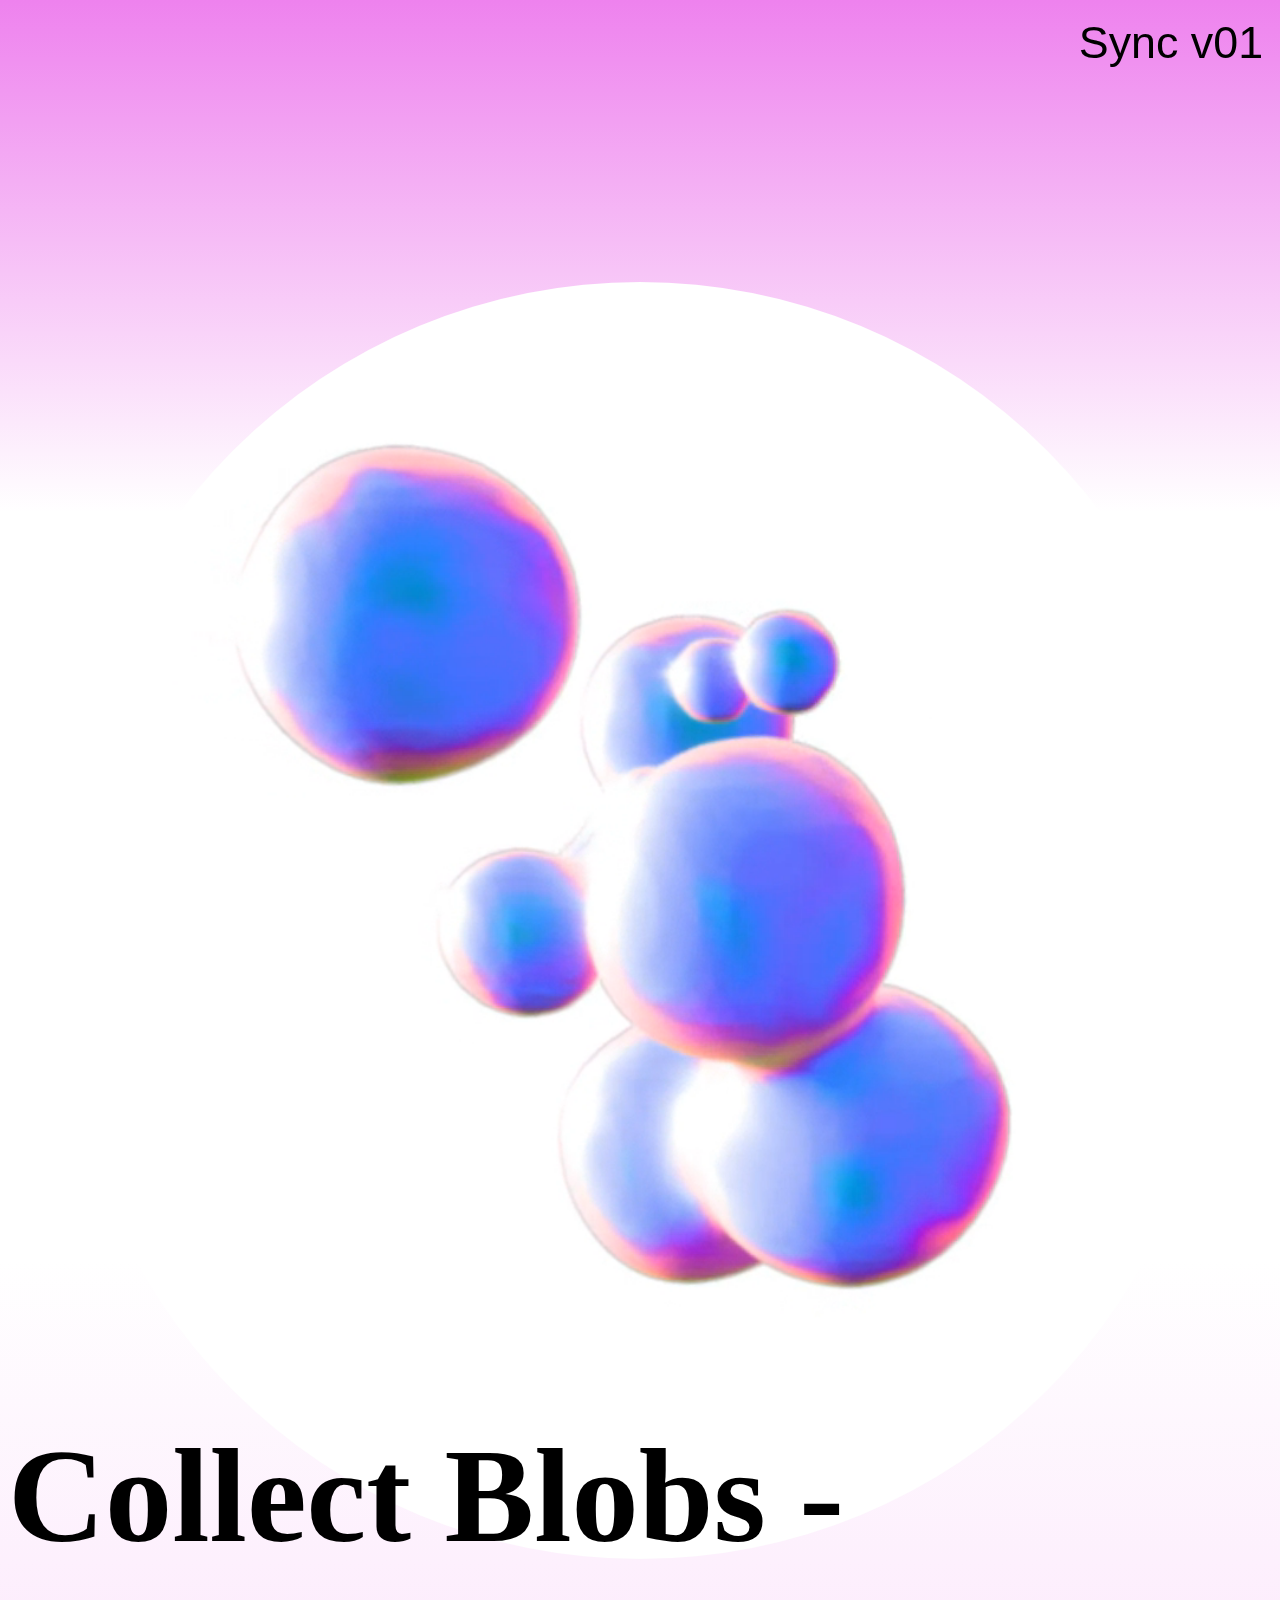
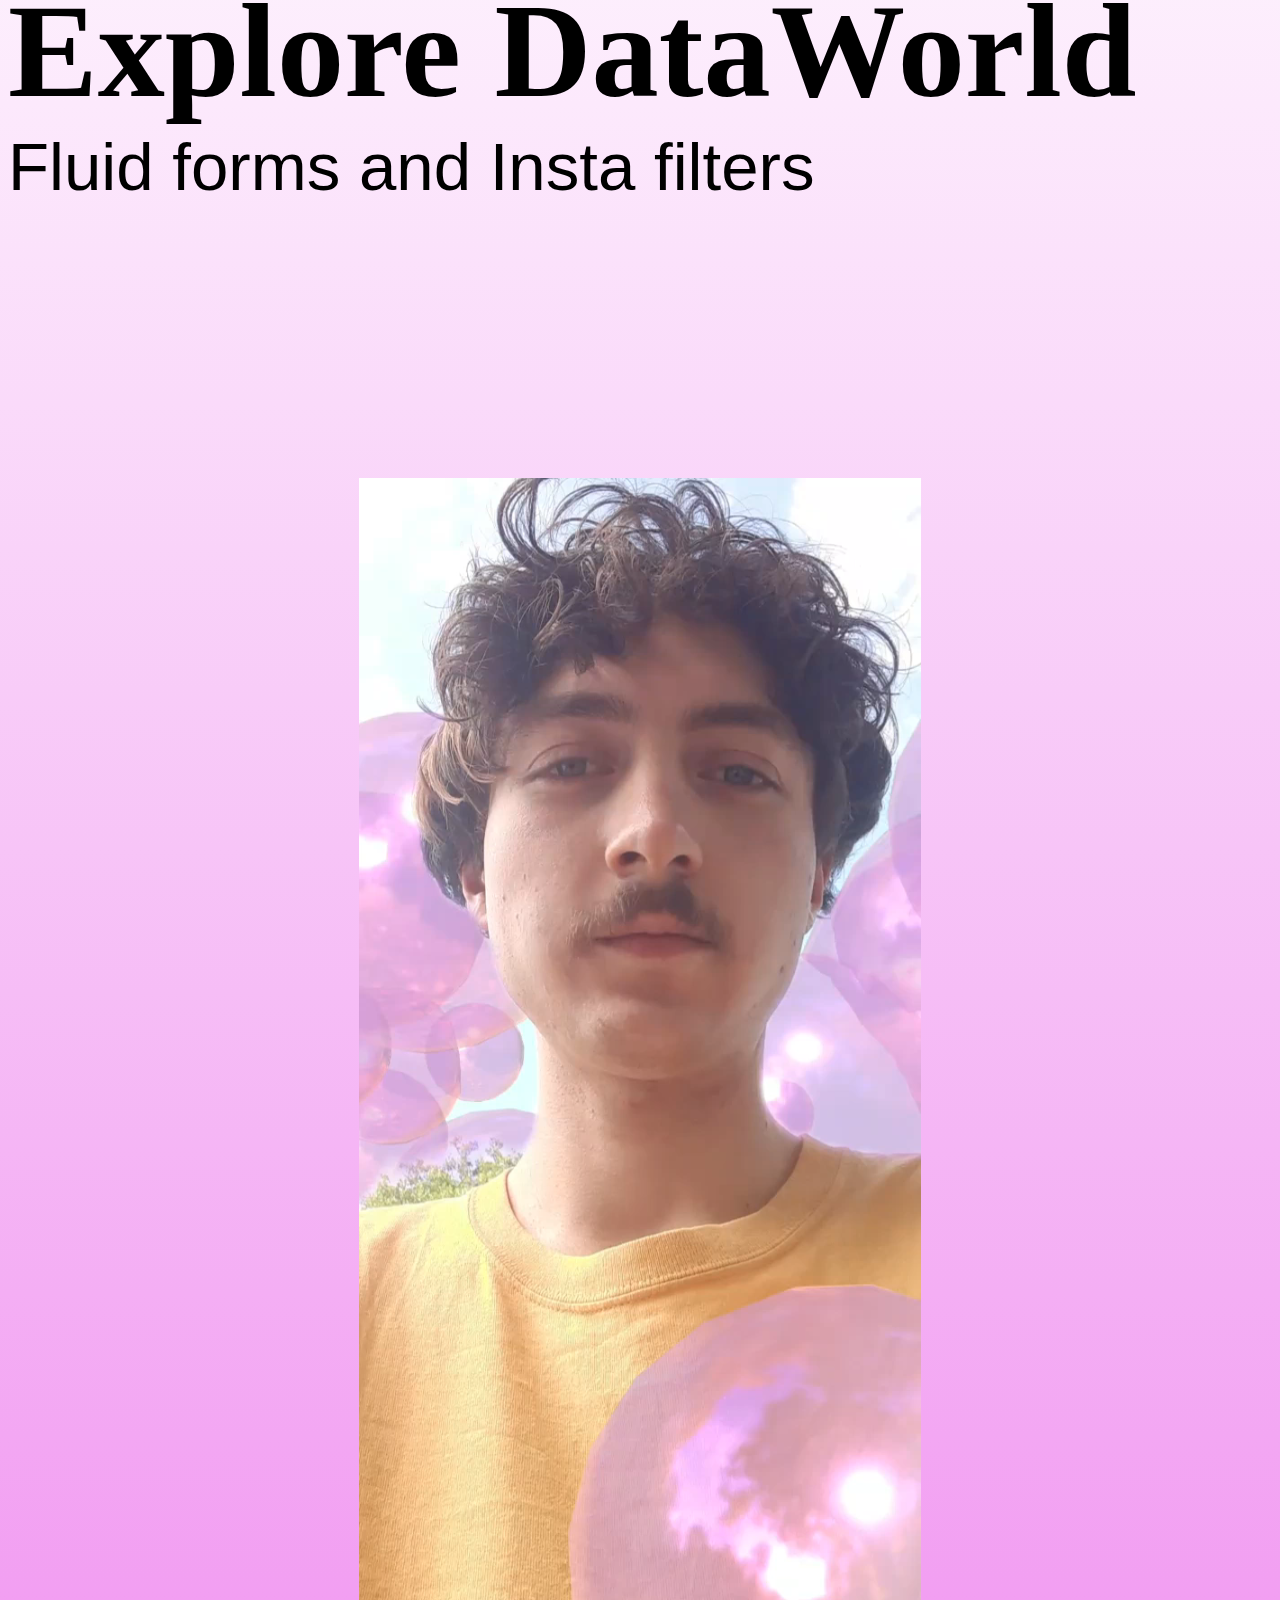
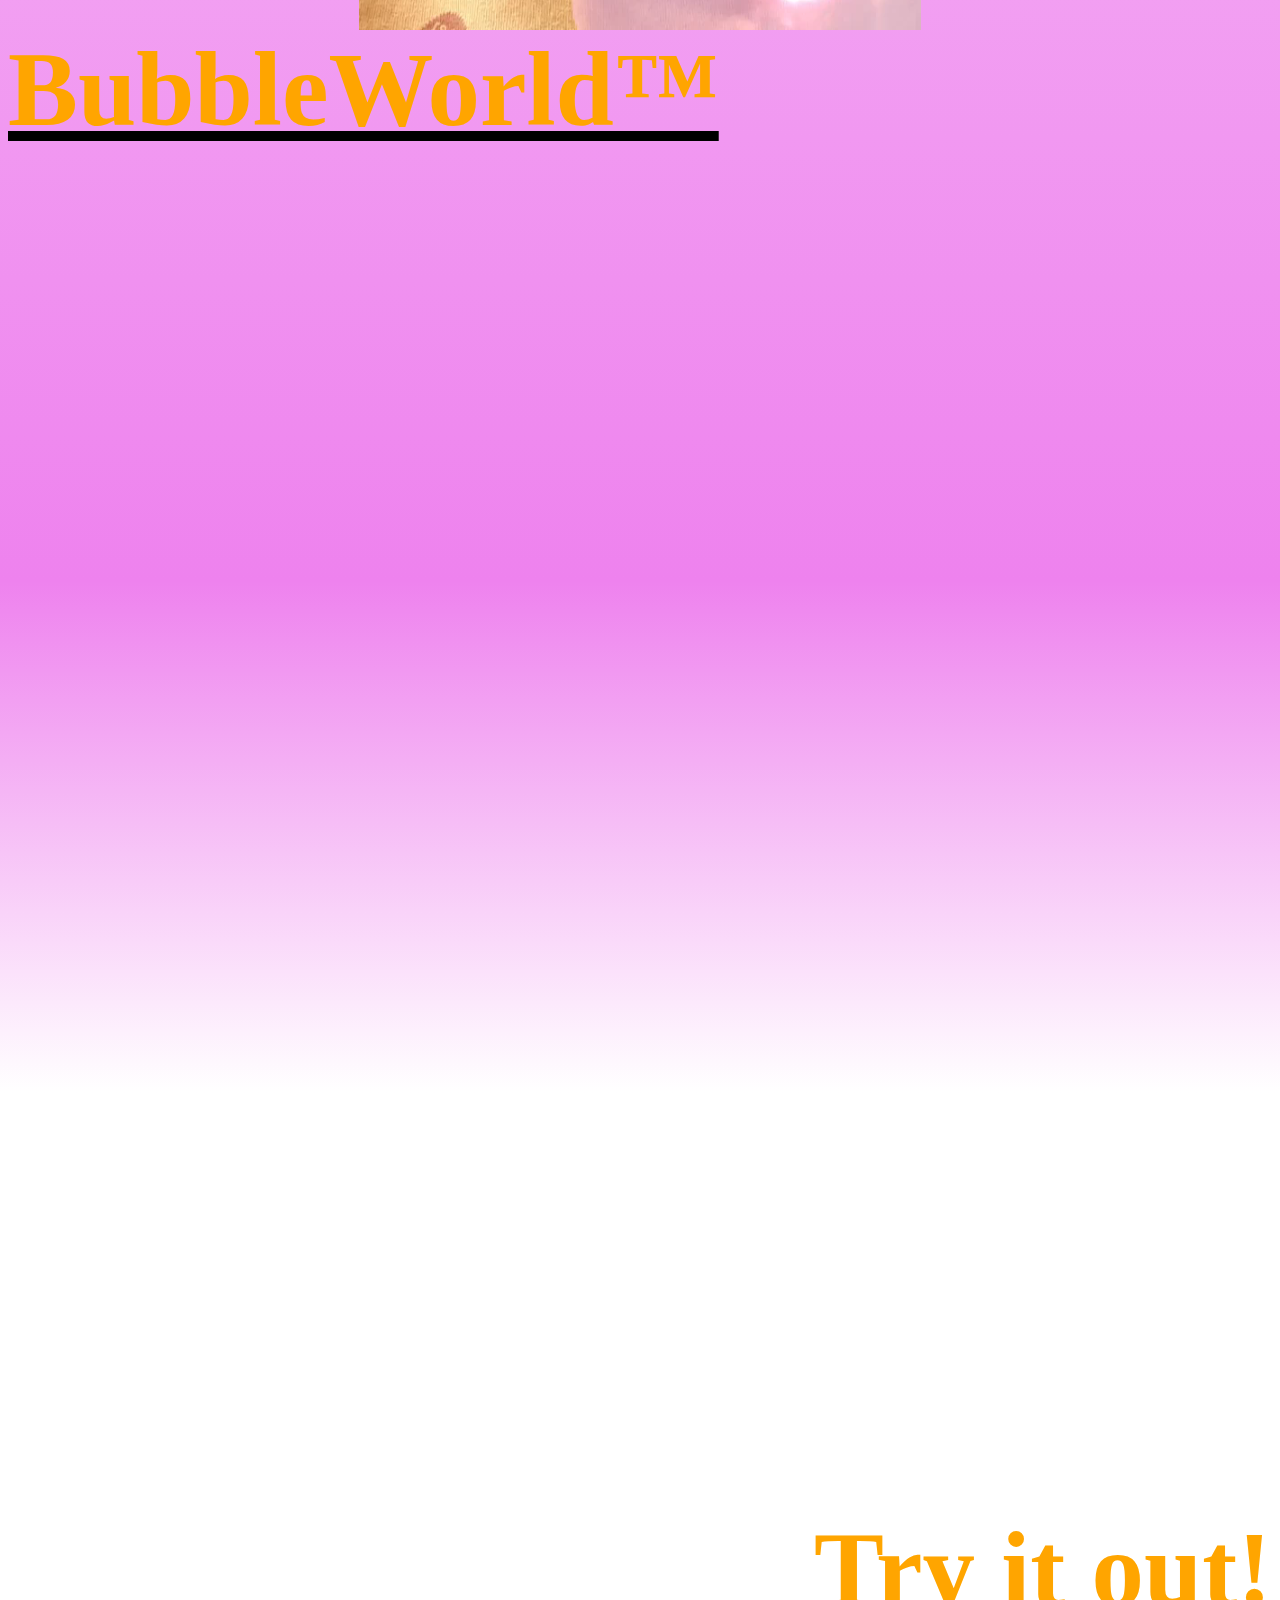
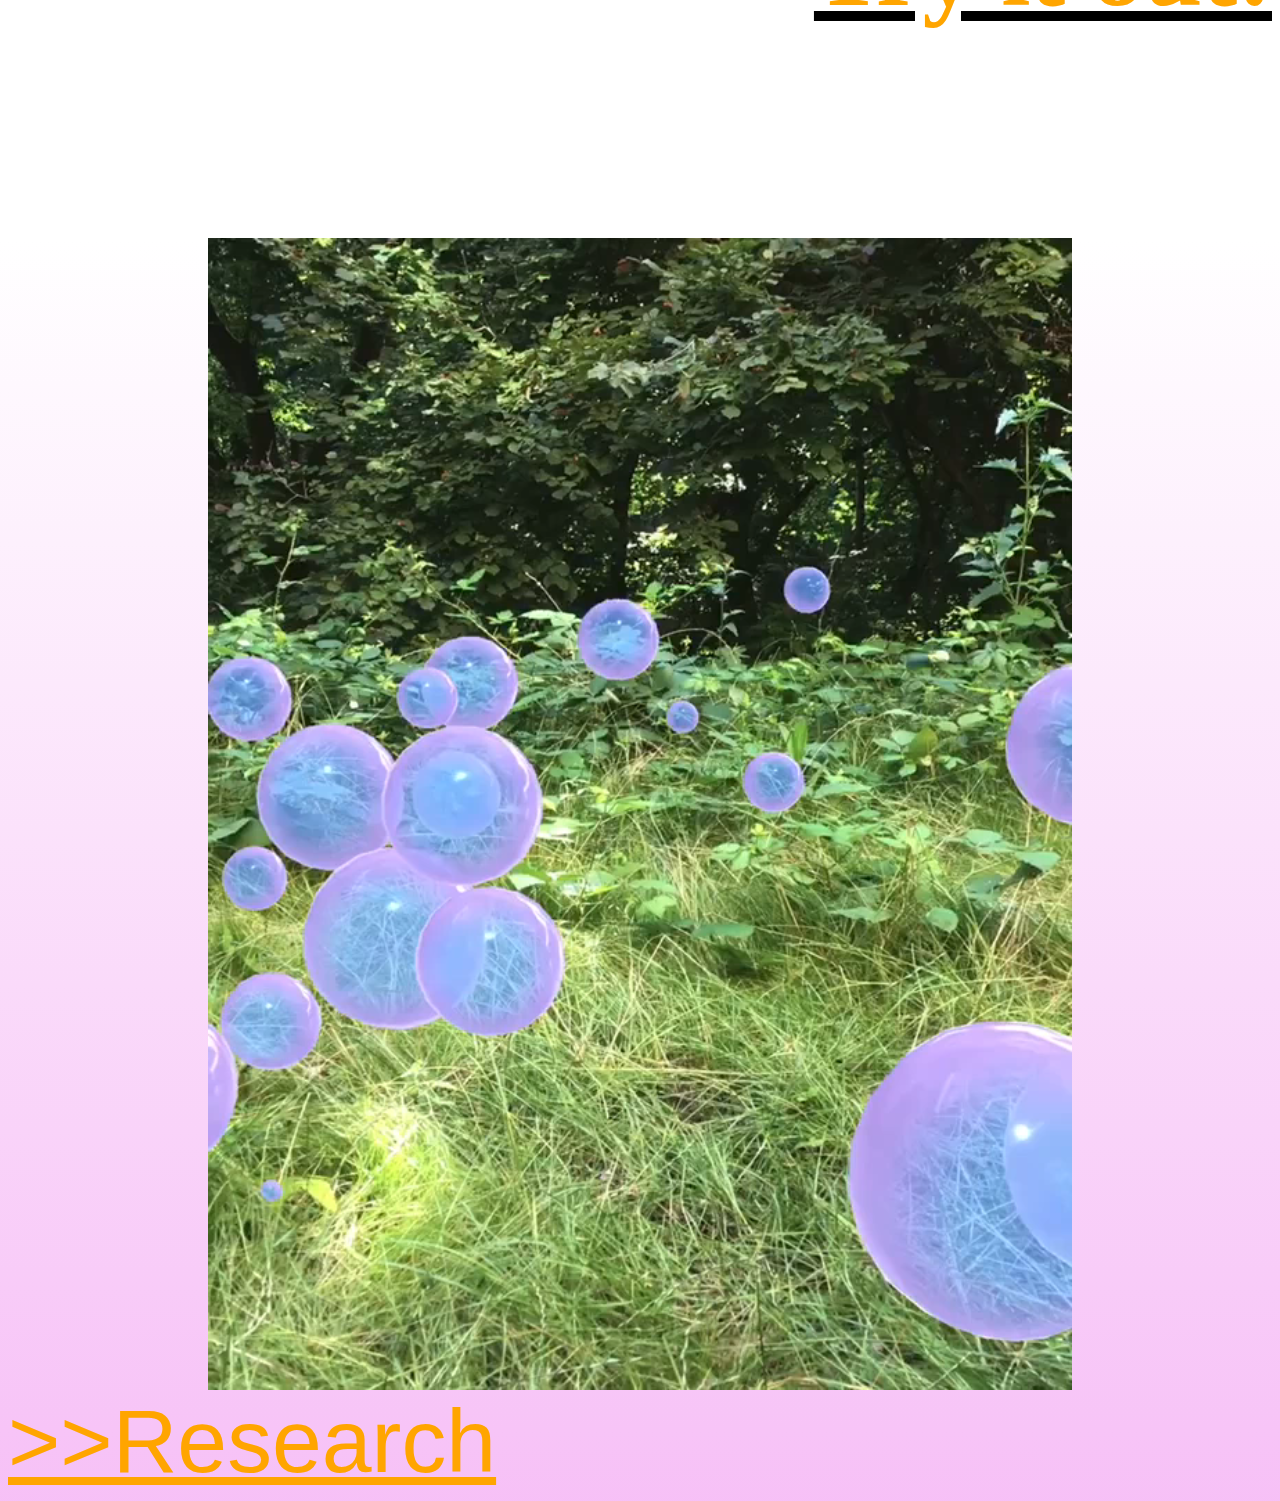
==== index.html @ eccd9bcc "moving v1 to github" ====
<!DOCTYPE html>
<html lang="en">
<head>
    <meta charset="utf-8">
    <title>SƳᑎᑕ</title>
    <link href="style.css" rel="stylesheet" type="text/css">

<style>


.logo {
    transform: rotate(-75deg);
    transform-origin: top left;

    height:100vw;
    width: auto;

    top: 88%;
    left: 0;

  position: fixed;

  visibility: visible;
  opacity: 1;

  transition: visibility 0s 4s, opacity 3s ease-in;
  -webkit-transition: visibility 0s 2s, opacity 3s ease-in; /* Safari */

  transition-delay: 1.3s;




    z-index: 1;


}
    </style>


</head>
<body>



     <img class="logo" src="ress/sync1.png" alt="SYNC" onload='this.style.visibility="hidden", this.style.opacity="0"
'>
    <p id ="header"> Sync v01</p>
    <h2> <br> <h2>
    <br>

        <video class="fullVid, bgVid" autoplay loop muted playsinline >
        <source src="ress/particleblobs.webm" type="video/webm" poster="/ress/particleblobsthumb.jpg">
        <source src="ress/particleblobs.mp4" type="video/mp4">
       Your browser does not support this video.
        </video>


    <h2>Collect Blobs - <br>
     Explore DataWorld </h2>

     <p> Fluid forms and Insta filters</p>    <br>
        <br>

<a href="https://www.instagram.com/ar/1005849750187369/?ch=ZTMzMmYxYWFiYWRiNDQ3YmUzNzFjMWVkMTc5NWY3YWM%3D">

    <video class="fullVid" autoplay loop muted playsinline >
   <source src="ress/mevideobublz.webm" type="video/webm">
    <source src="ress/mevideobublz.mp4" type="video/mp4">
   Your browser does not support this video.
    </video>


     <h3>BubbleWorld™  </h3> </a><br>

<a href="https://www.instagram.com/ar/322431349595497/?ch=YmM4ZDIxMmY3Y2RjZGRmNGEyNjljYjA2OWYzM2UzYWY%3D">



    <video class="fullVid" autoplay loop muted playsinline poster="ress/blobInSpark.jpg">
    <source src="ress/placeddatablob.mp4" type="video/mp4">
           <source src="ress/placeddatablob.webm" type="video/webm">

   Your browser does not support this video.
    </video>
<h3 class="alignright">Try it out! </h3></a> <br>




    <video class="fullVid" autoplay loop muted playsinline >
   <source src="ress/shortbublzlandscape.webm" type="video/webm">
    <source src="ress/shortbublzlandscape.mp4" type="video/mp4">
   Your browser does not support this video.
    </video>




    <a href="research.html" style="color: orange">>>Research</a> <br>

</body>
</html>
---- style.css ----
@import url('@import url('https://fonts.googleapis.com/css2?family=DM+Mono&family=Exo:ital,wght@1,700&family=Gruppo&family=Oxygen&family=VT323&display=swap');');




body{
  background-image: repeating-linear-gradient(violet, white 40vw, white 20%, violet 60%);
  font-family: 'oxygen', sans-serif, "Arial", sans-serif;



  color: black;
  font-size: 7vw;
}


a{
    text-decoration:underline;
    color:black;


}

.fullImg {
  border-radius: 7em;
  width: 95%;
  height:auto;

  display: block;
  margin: 0 auto; 
}



.fullVid {

  border-radius: 7em;

  width:90vw;
  height:auto;

  display: block;
  margin: 0 auto; 

}
h2{
        font-family: "Gruppo";
        color:black;
        margin-bottom: -0.5em;


}
h3{ 
    margin-top: 0;
    font-family: "Gruppo";
    text-align: left;
    color: orange;
}

p{
    font-size: 75%;
    font-style:cursive;
}

.bgVid{

    z-index: -1;
    position: relative;
    margin:auto;
    margin-top: -10%;
    margin-bottom: -20%;

   border-radius: 7em;

  width:90vw;
  height:auto;
  display: block;





} 

.h2{

    text-align: center;



}

#header{
margin:auto;
margin-bottom: -3em;
font-size: 50%;
text-align: right;
position:relative;
padding:0.2em;
}

.corners{
	border-radius:6%;
	margin:auto;

  width: 95%;
  height:auto;

  display: block;
  margin: 0 auto; 
}


.alignright{
	text-align: right;


}

    @media (orientation: landscape) {

        .logo{

        transform: rotate(0deg);
        transform-origin: bottom right;

        height:auto;
        width: 100vw;

        top: 0;
        left: 0;
            

        }

        body{
            background-color: orange;
        }

        .fullVid {

        height:90vw;
        width: auto;
        border-radius:0;

        }


        .fullImg {

        height:90vw;
        width: auto;
        border-radius:0;

        }


}
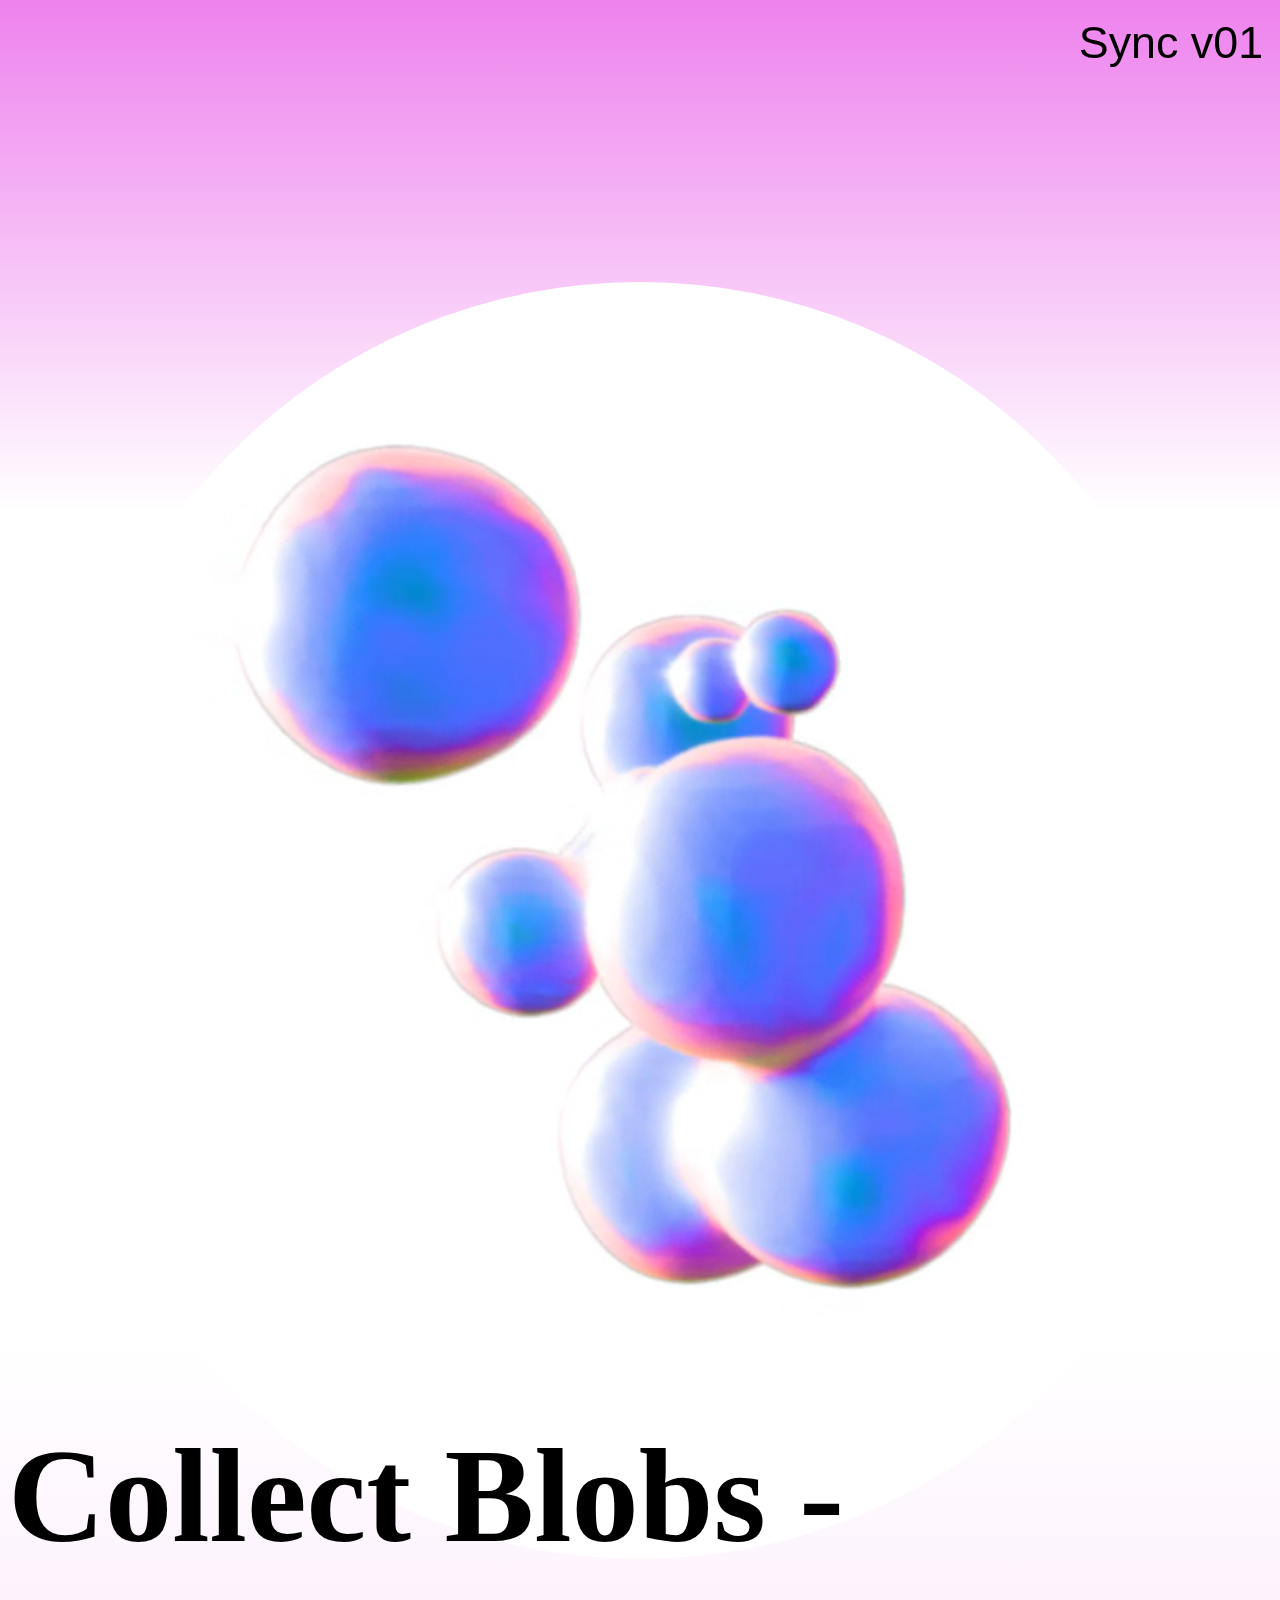
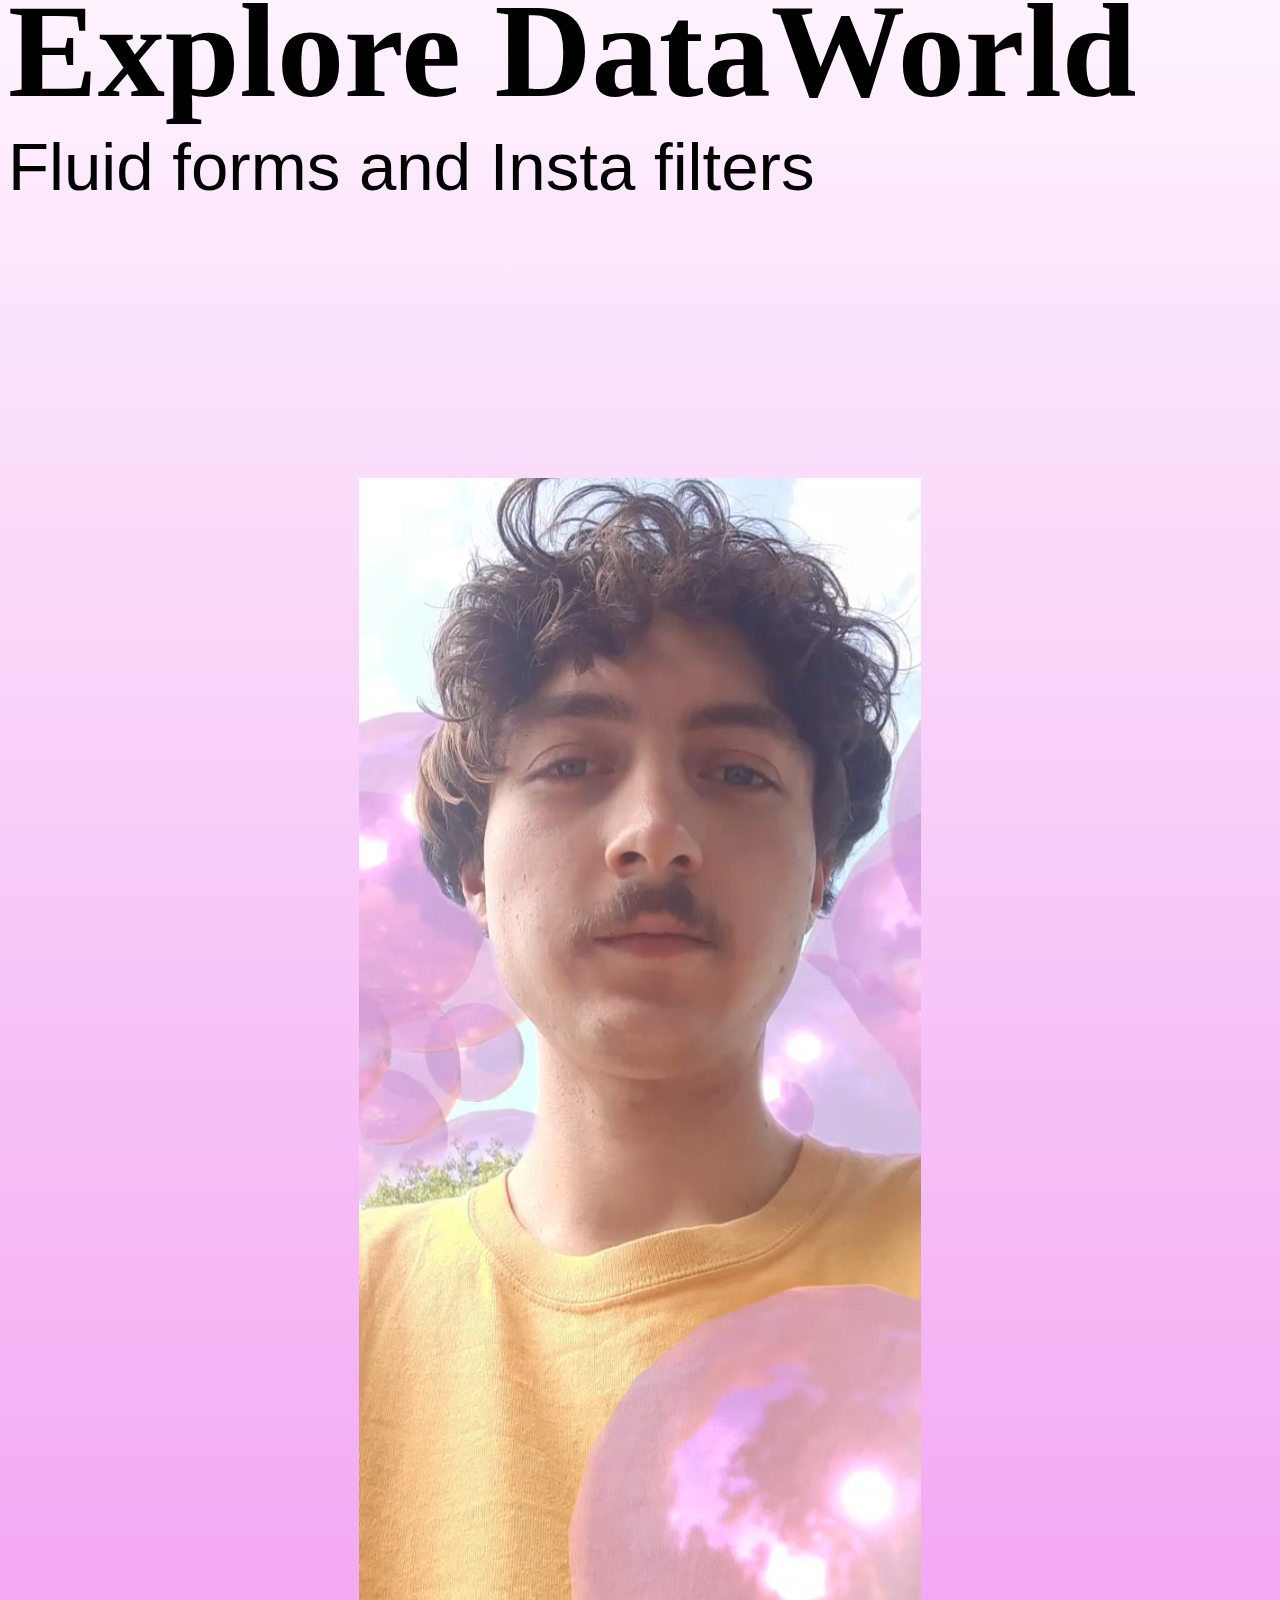
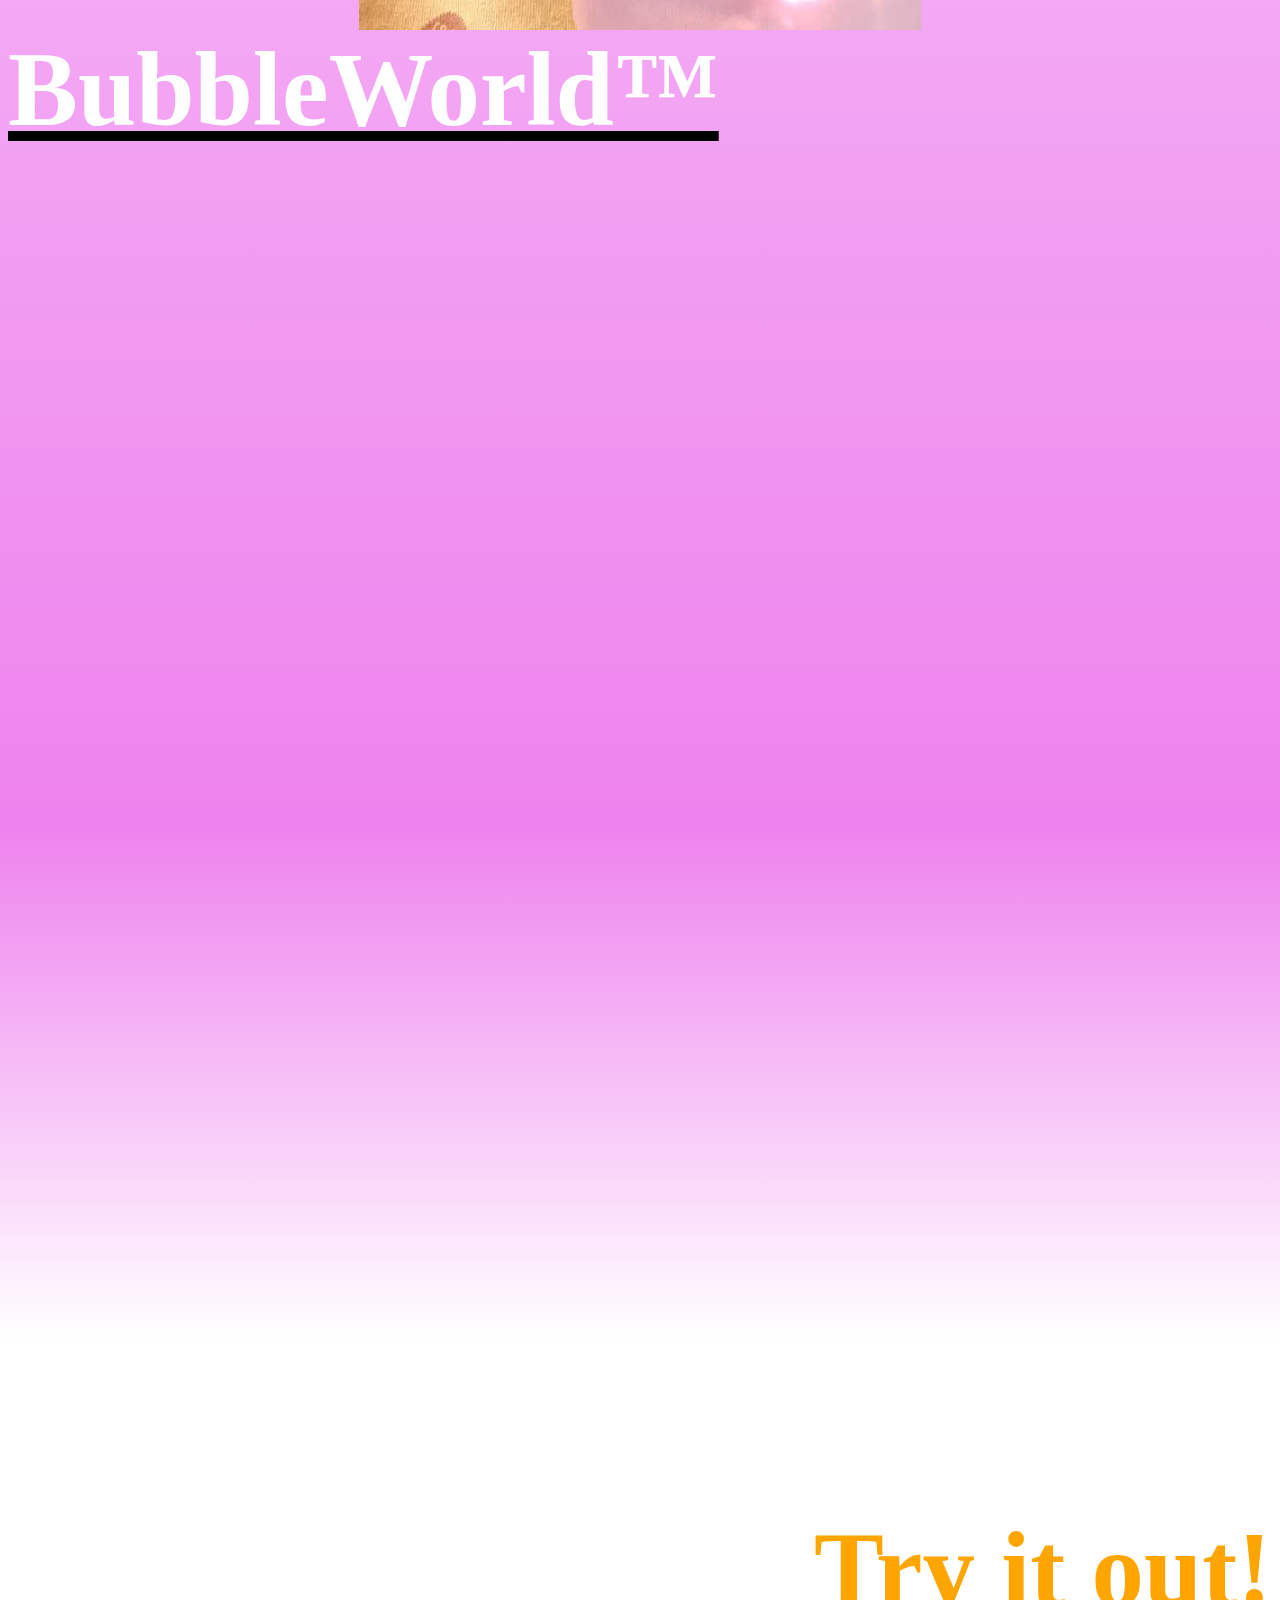
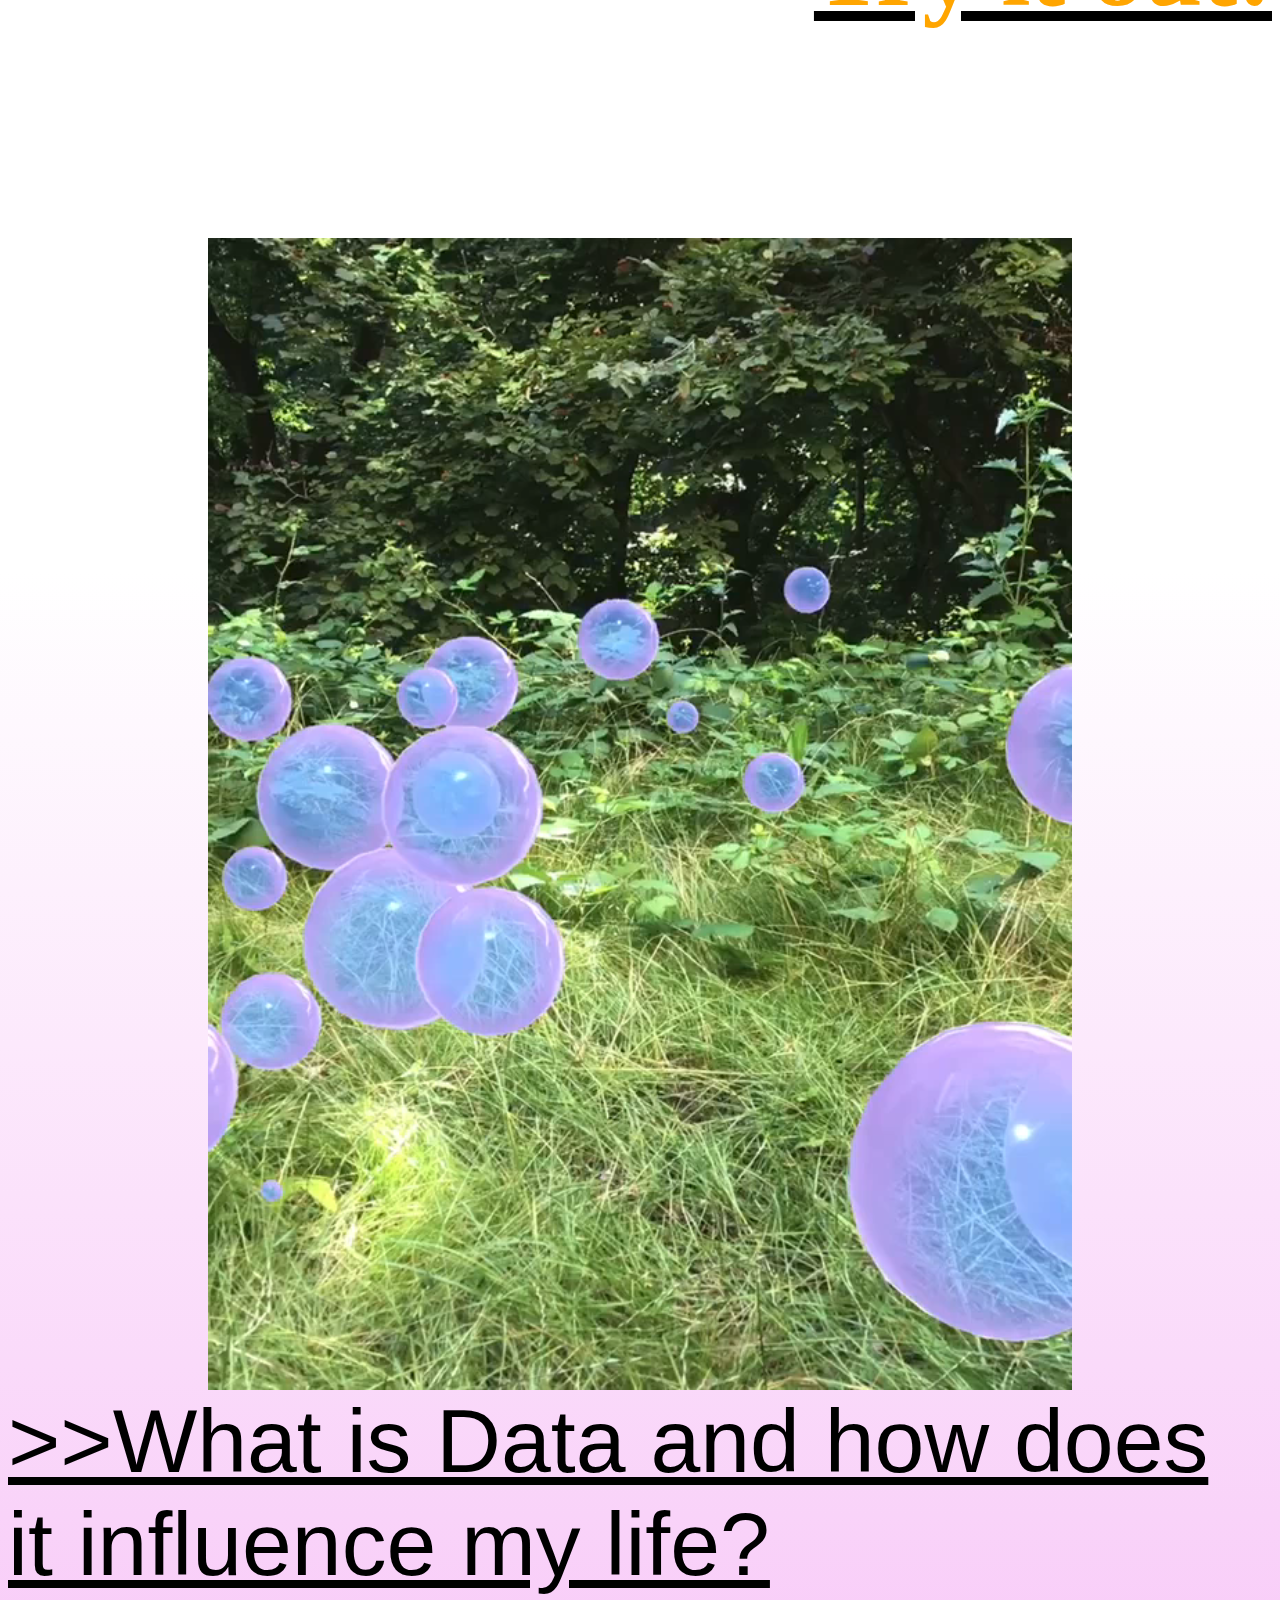
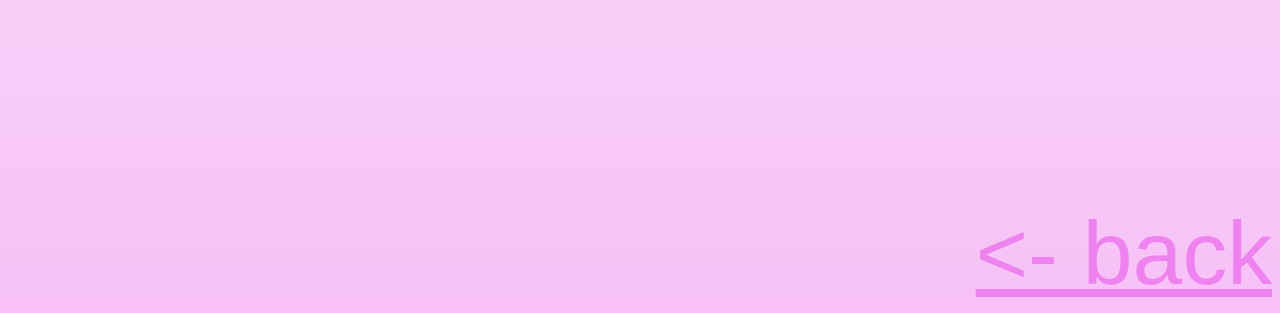
==== commit 98e02a08: "first updatezz" ====
--- a/index.html
+++ b/index.html
@@ -71,7 +71,7 @@
     </video>
 
 
-     <h3>BubbleWorld™  </h3> </a><br>
+     <h3 style="color:white">BubbleWorld™  </h3> </a><br>
 
 <a href="https://www.instagram.com/ar/322431349595497/?ch=YmM4ZDIxMmY3Y2RjZGRmNGEyNjljYjA2OWYzM2UzYWY%3D">
 
@@ -97,7 +97,12 @@
 
 
 
-    <a href="research.html" style="color: orange">>>Research</a> <br>
+    <a href="research.html" style="color: black">>>What is Data and how does it influence my life?</a> <br>
+    <br>
+    <br>
 
+    <div class="alignright">
+    <a href="https://border-show.de" style="color:violet"> <- back </a>
+    </div>
 </body>
 </html>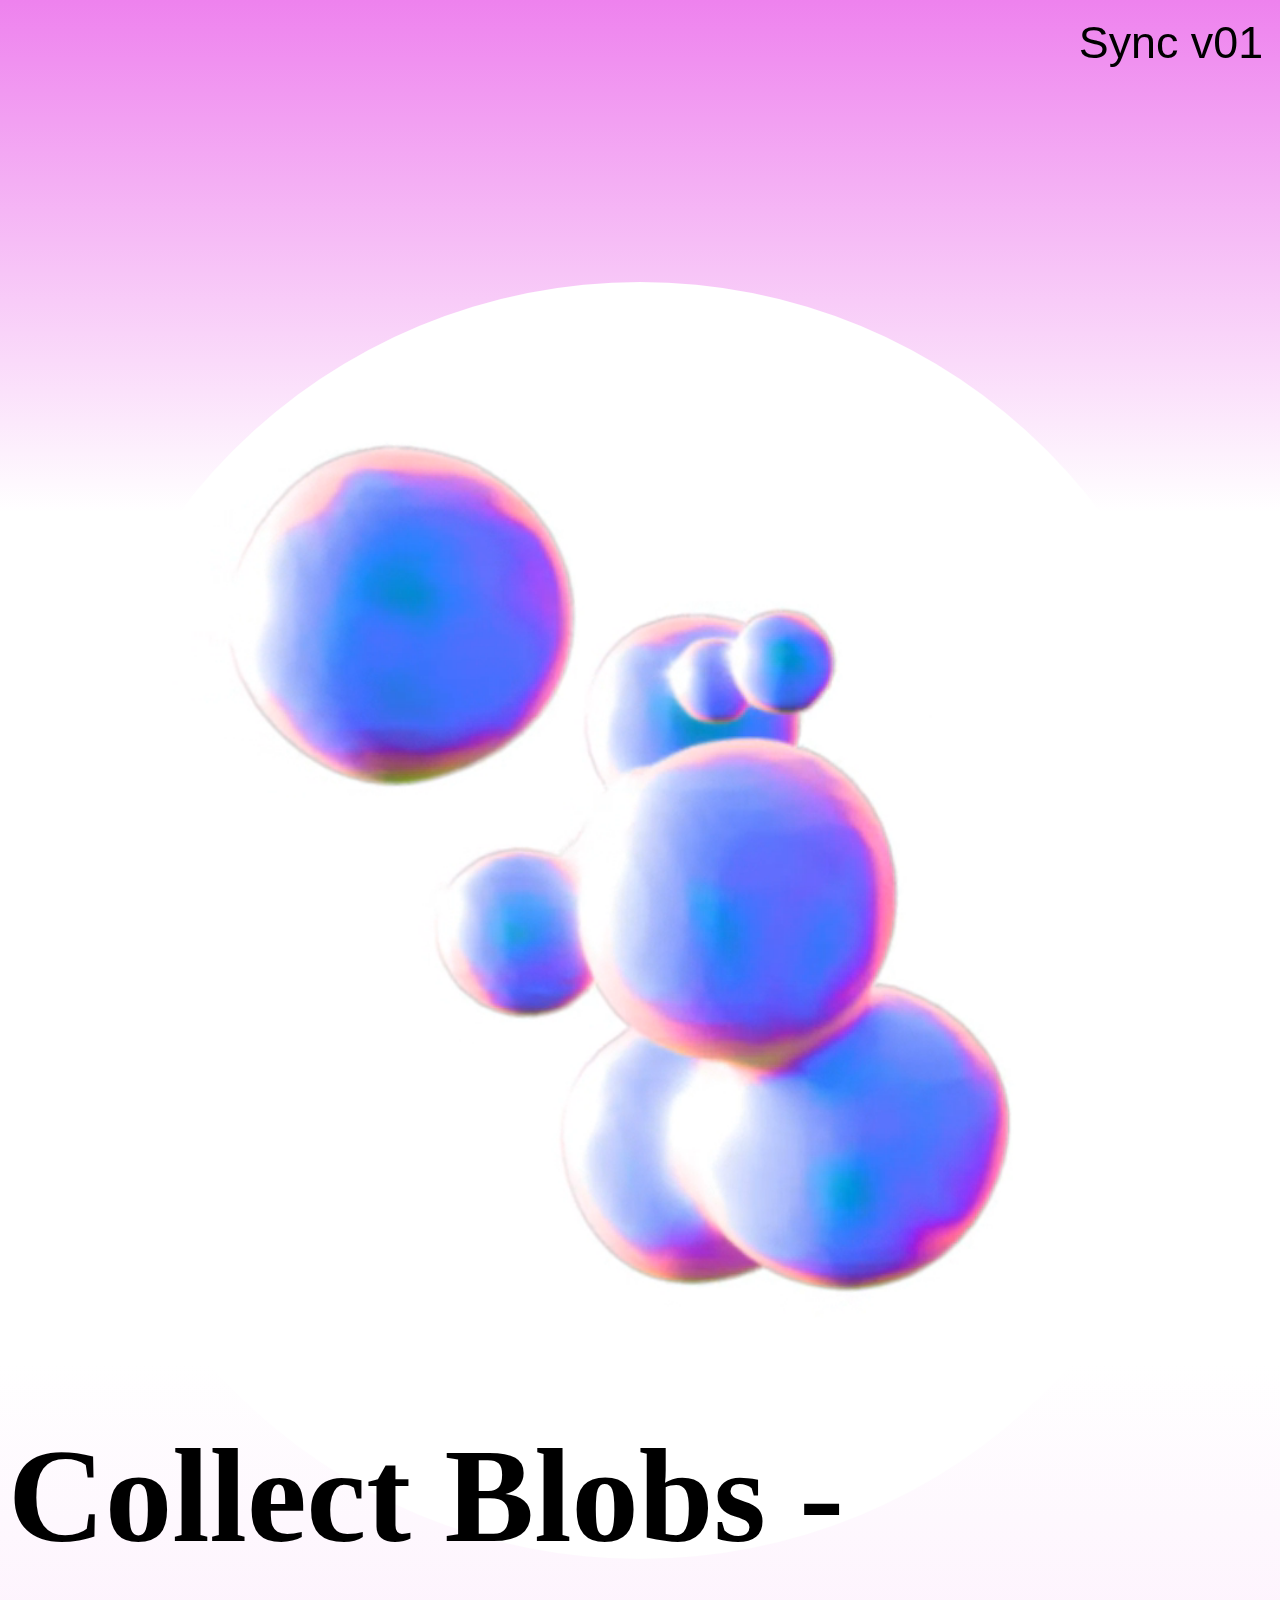
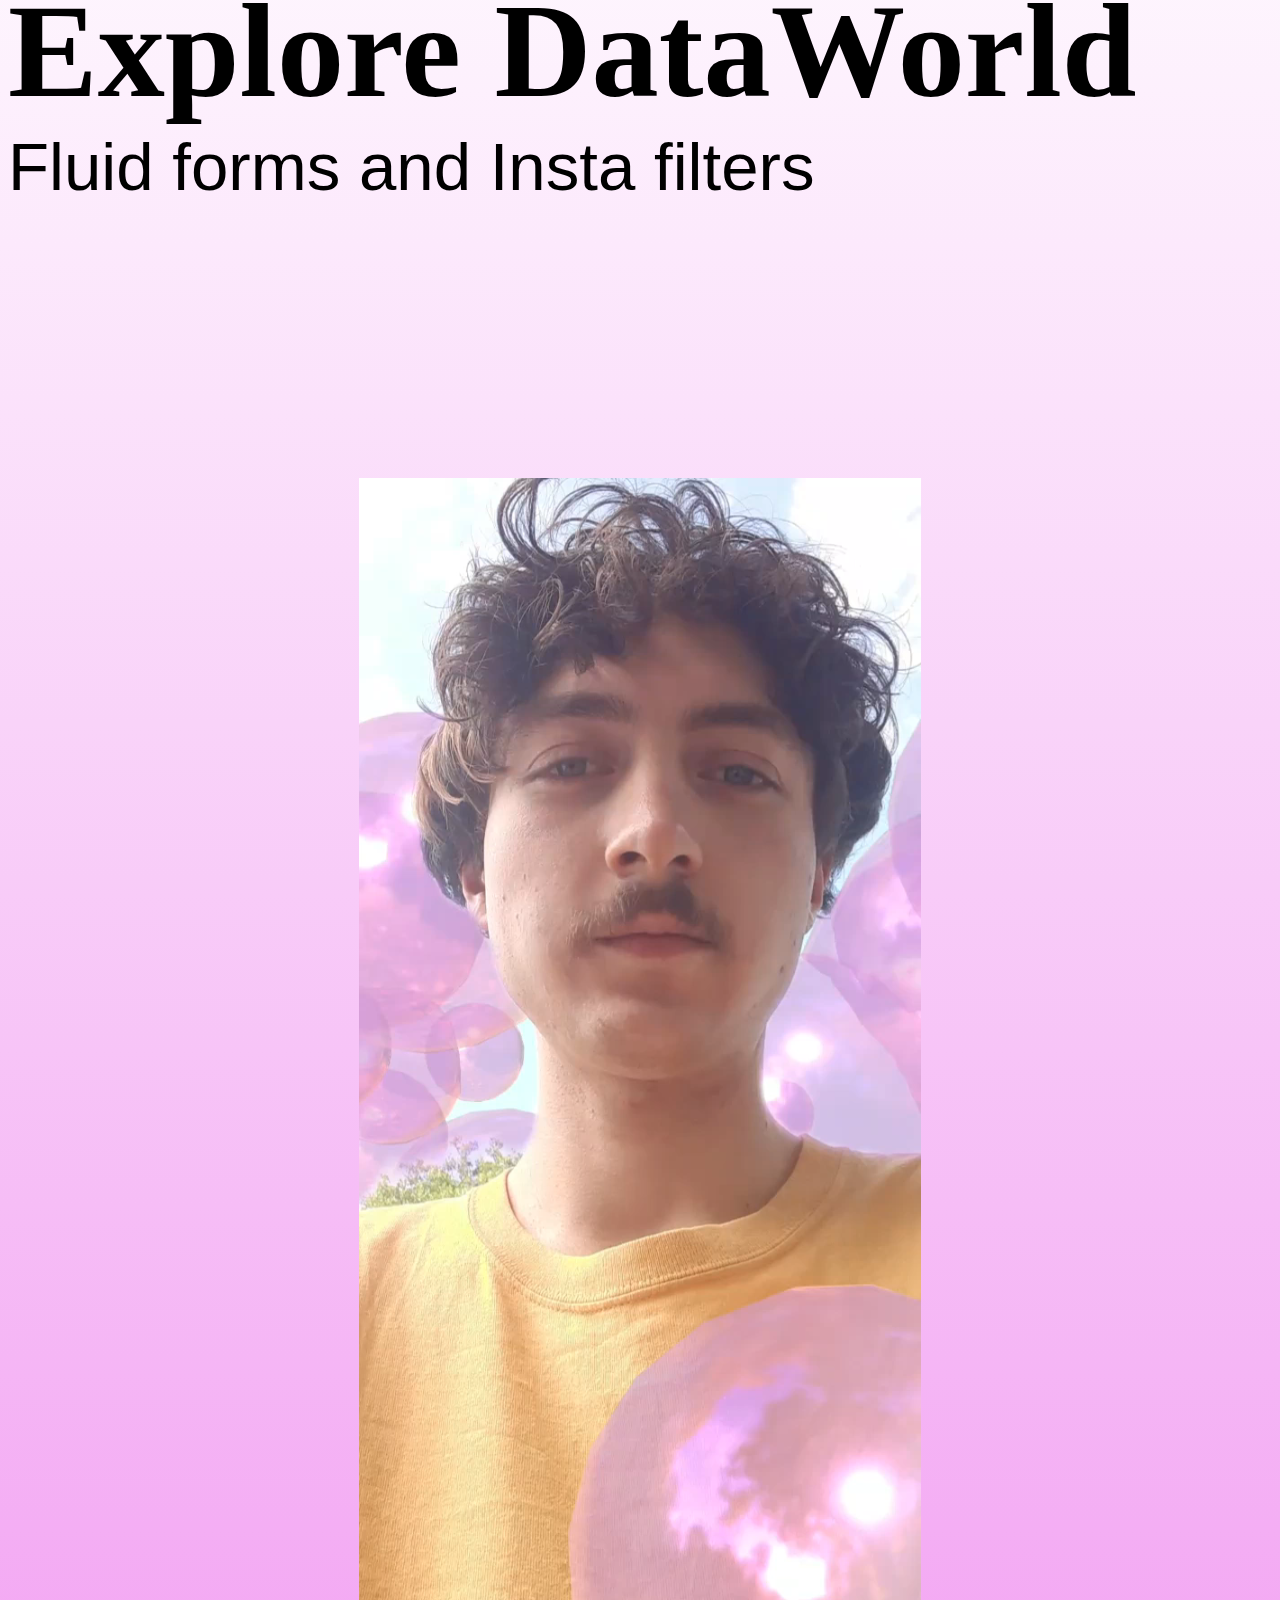
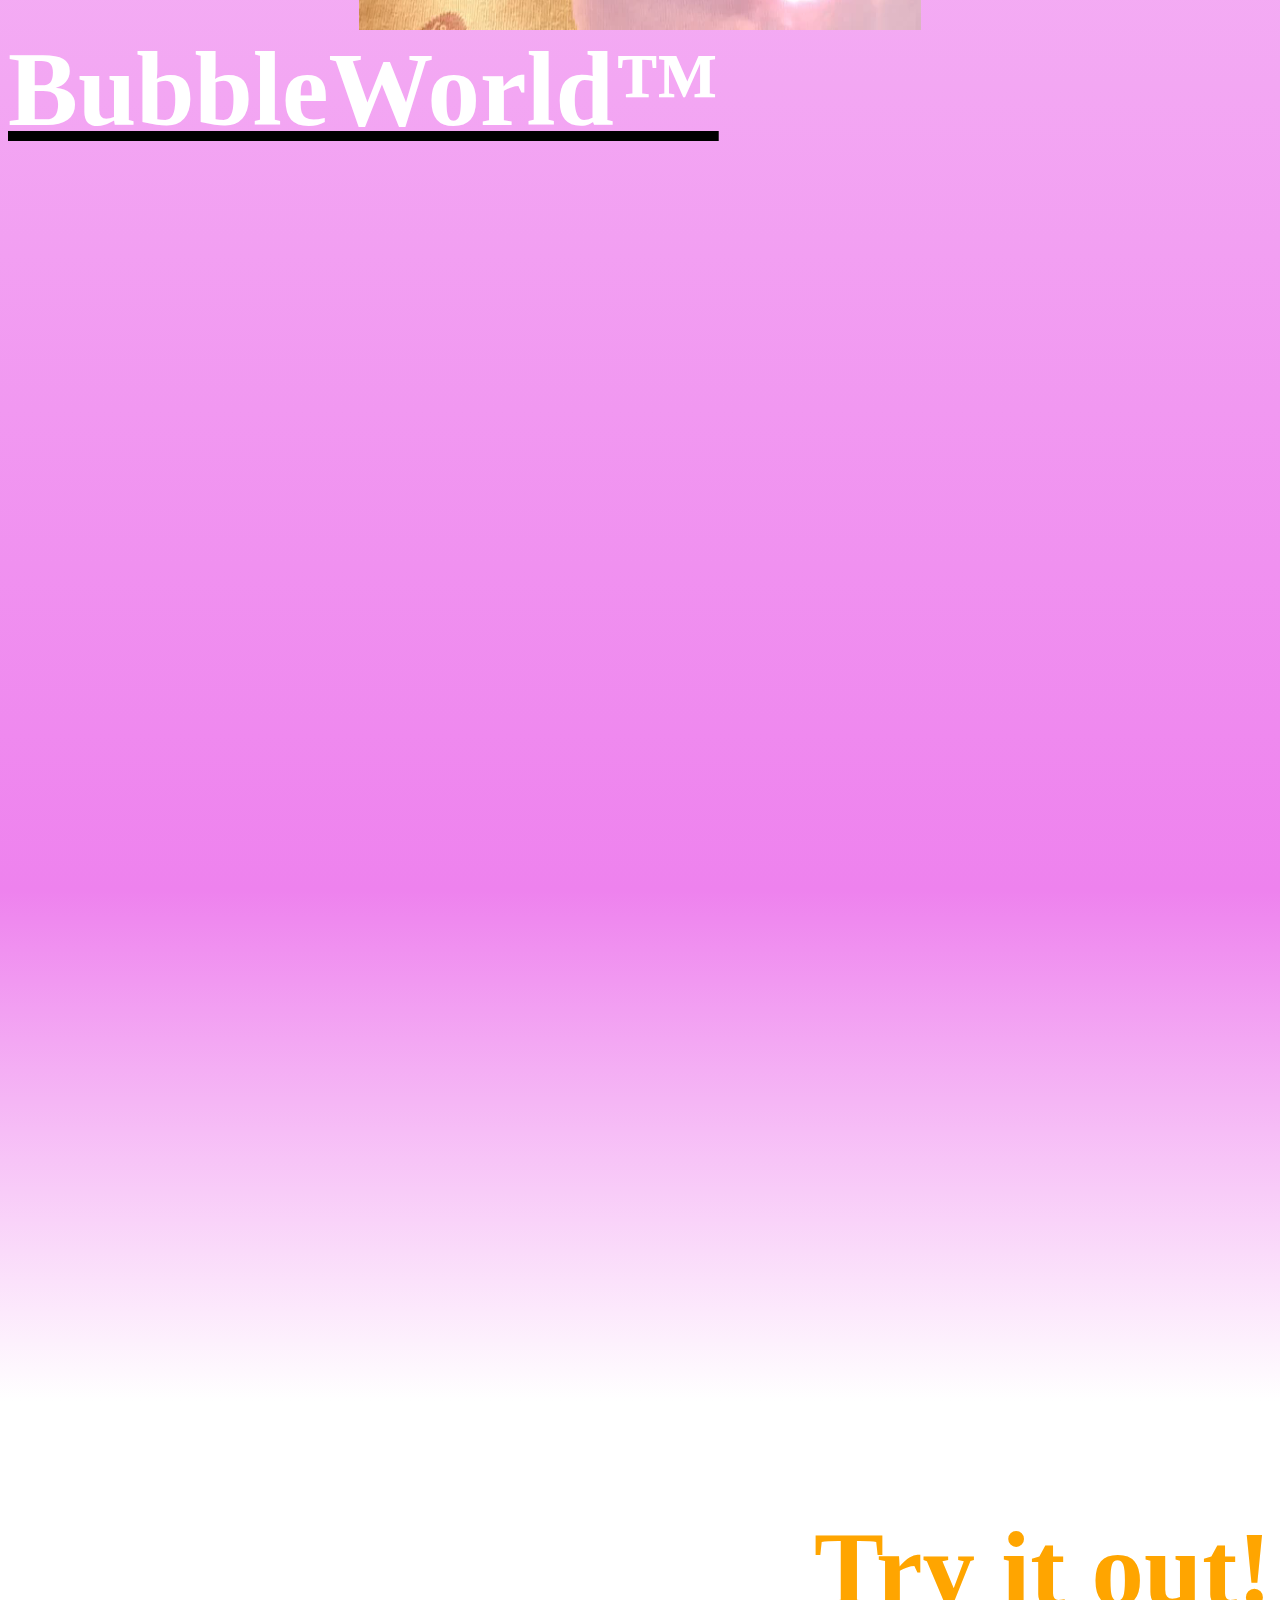
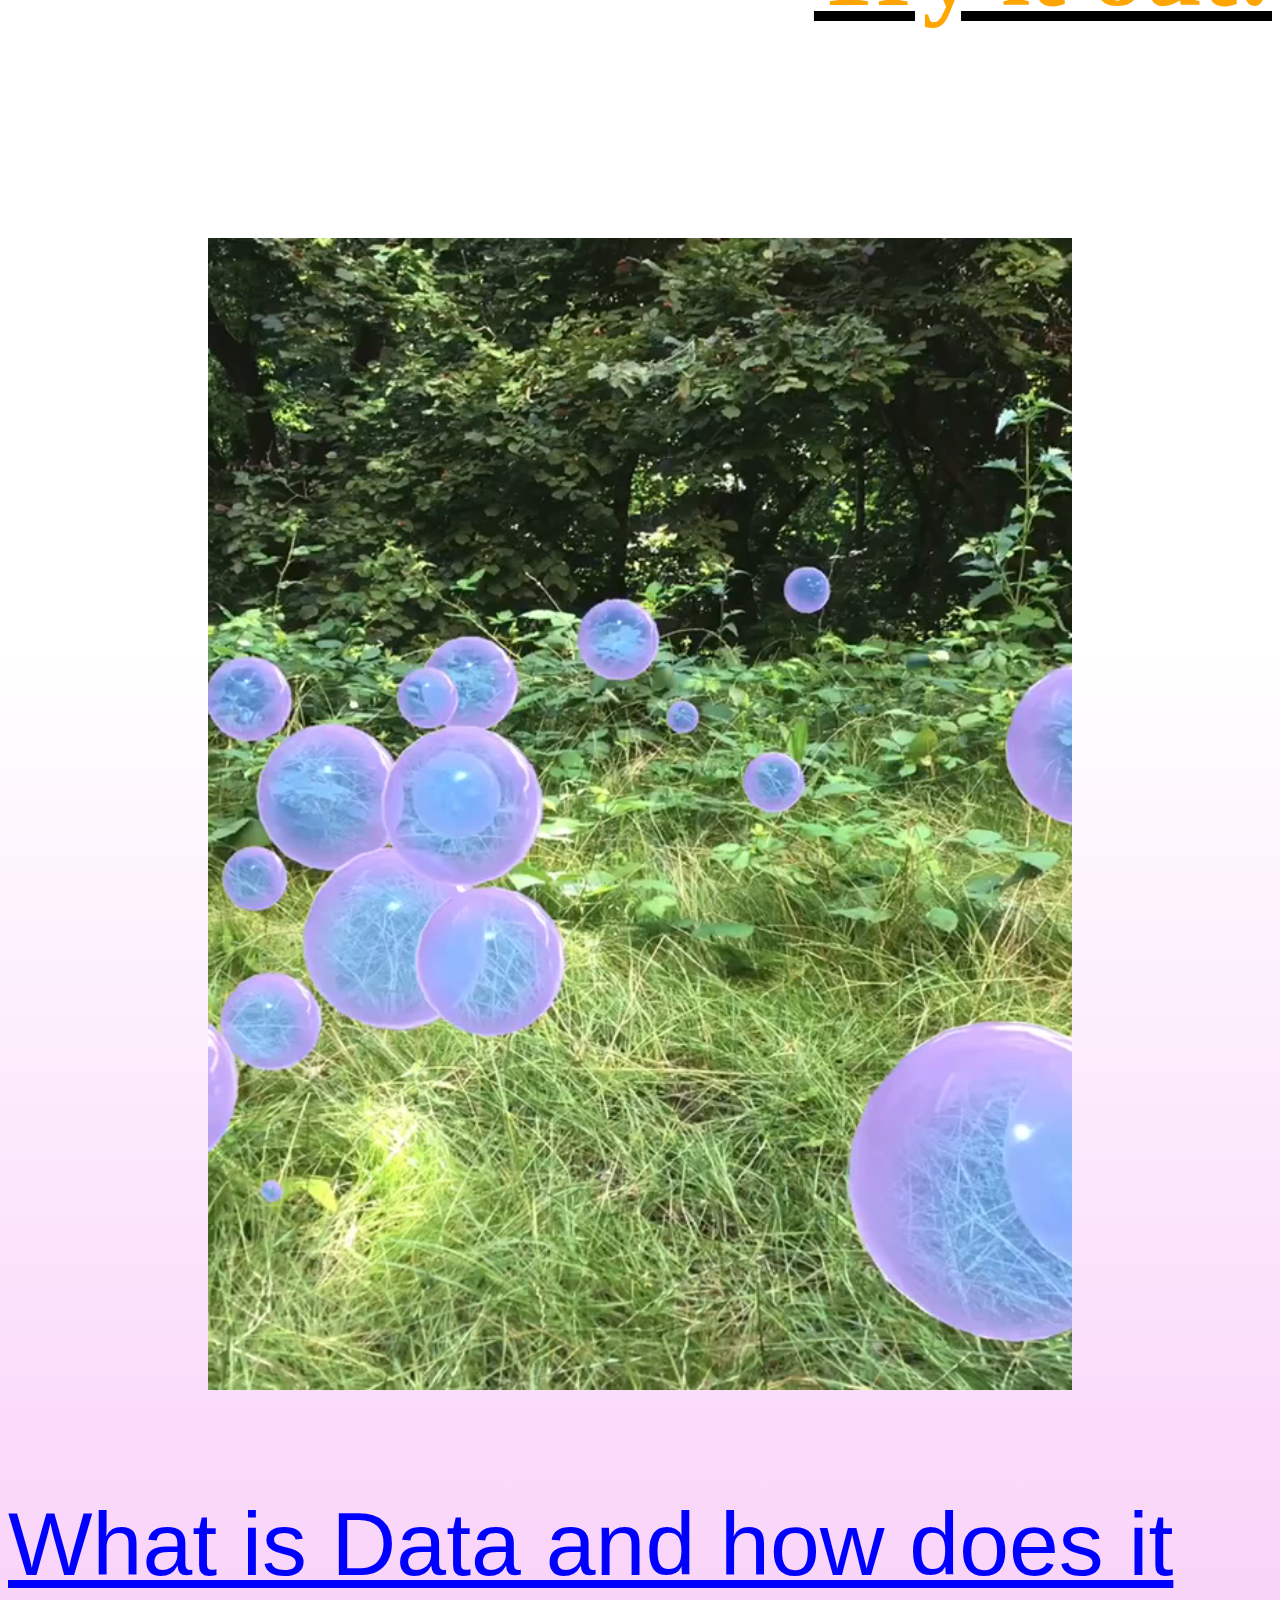
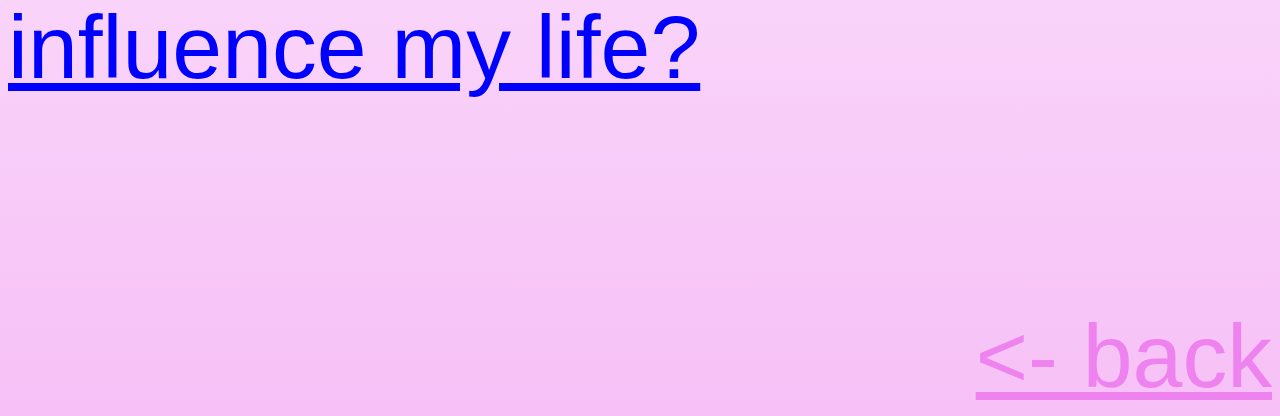
==== commit 250b09d6: "updatin" ====
--- a/index.html
+++ b/index.html
@@ -73,7 +73,7 @@
 
      <h3 style="color:white">BubbleWorld™  </h3> </a><br>
 
-<a href="https://www.instagram.com/ar/322431349595497/?ch=YmM4ZDIxMmY3Y2RjZGRmNGEyNjljYjA2OWYzM2UzYWY%3D">
+<a href="https://www.instagram.com/ar/574364026893741/?ch=MzI0NGIzZTMyMGVkYWE0MjNhZjdlZmY4YWFkODdmNTY%3D">
 
 
 
@@ -93,14 +93,15 @@
     <source src="ress/shortbublzlandscape.mp4" type="video/mp4">
    Your browser does not support this video.
     </video>
+<br>
 
 
-
-
-    <a href="research.html" style="color: black">>>What is Data and how does it influence my life?</a> <br>
+    <div class="aligncenter">
+    <a href="research.html" style="color: blue; text-decoration:underline;" >What is Data and how does it influence my life?</a> <br>
     <br>
     <br>
 
+    </div>
     <div class="alignright">
     <a href="https://border-show.de" style="color:violet"> <- back </a>
     </div>
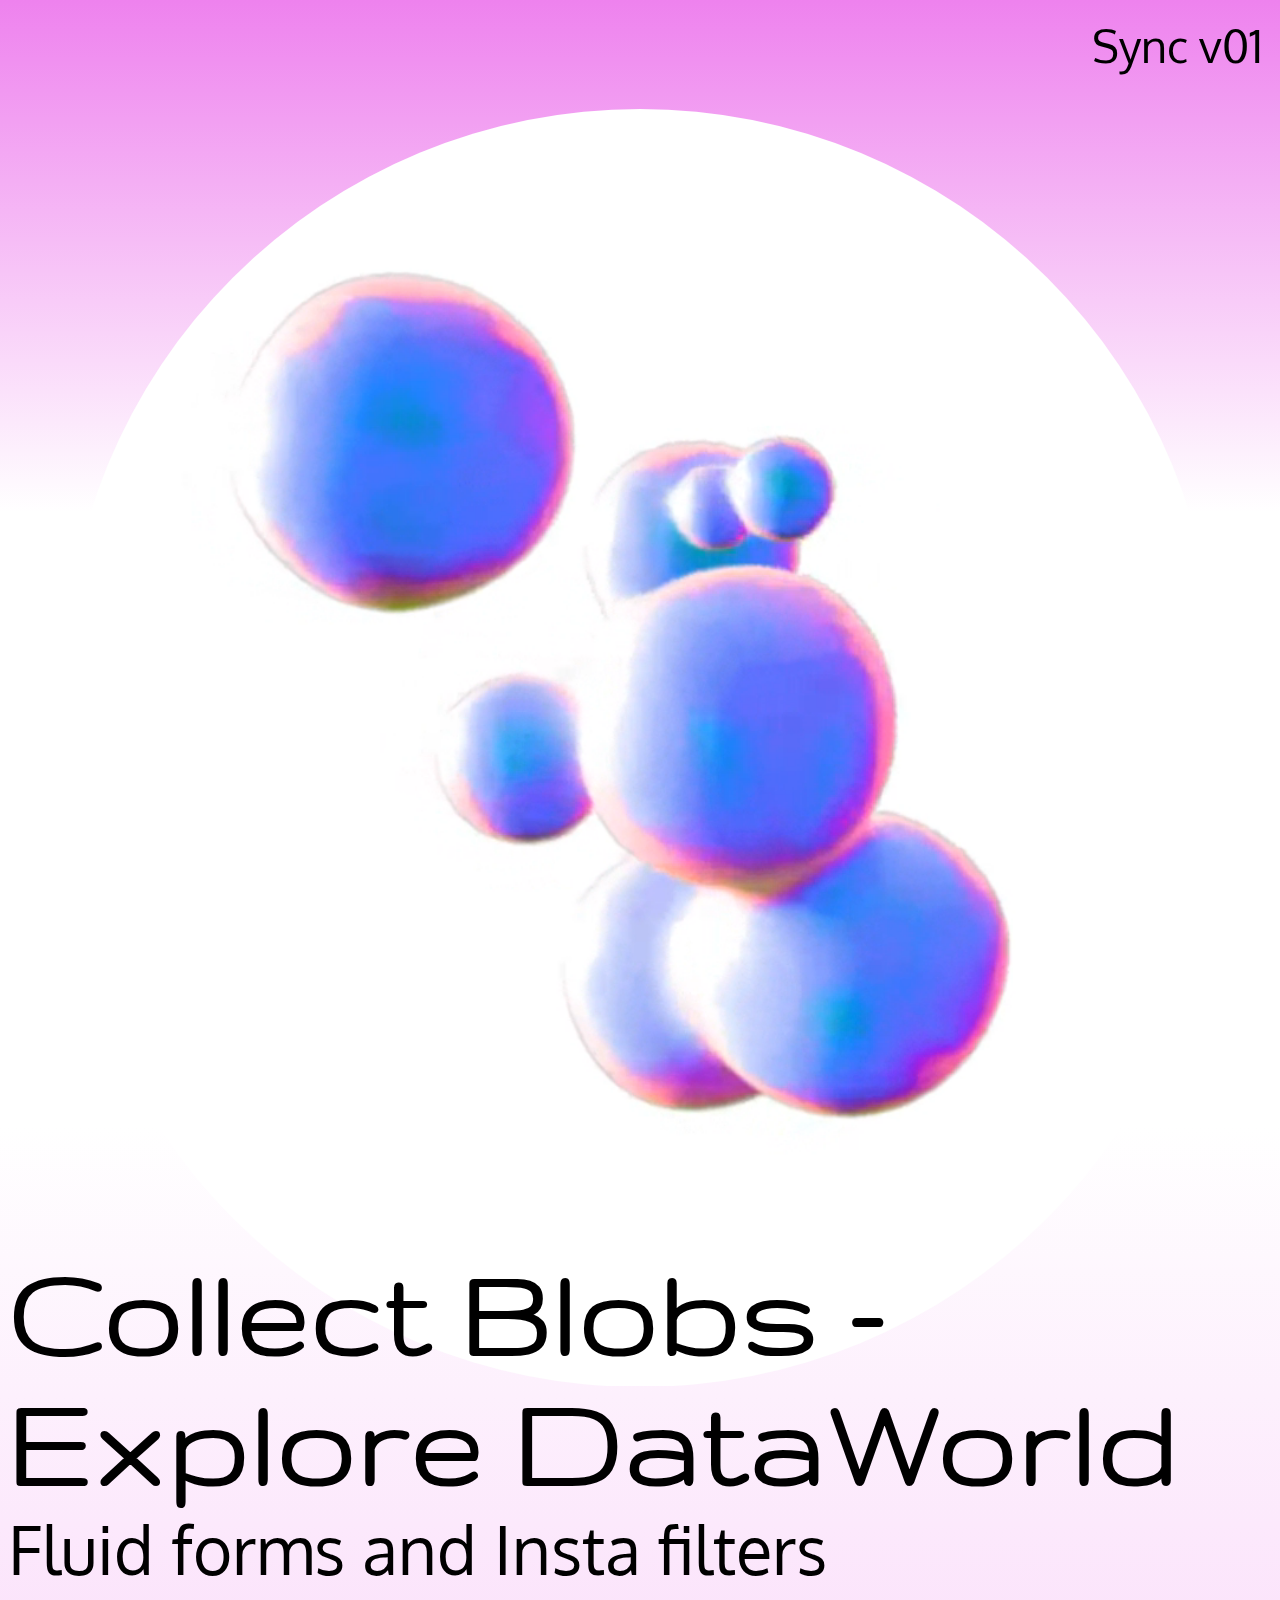
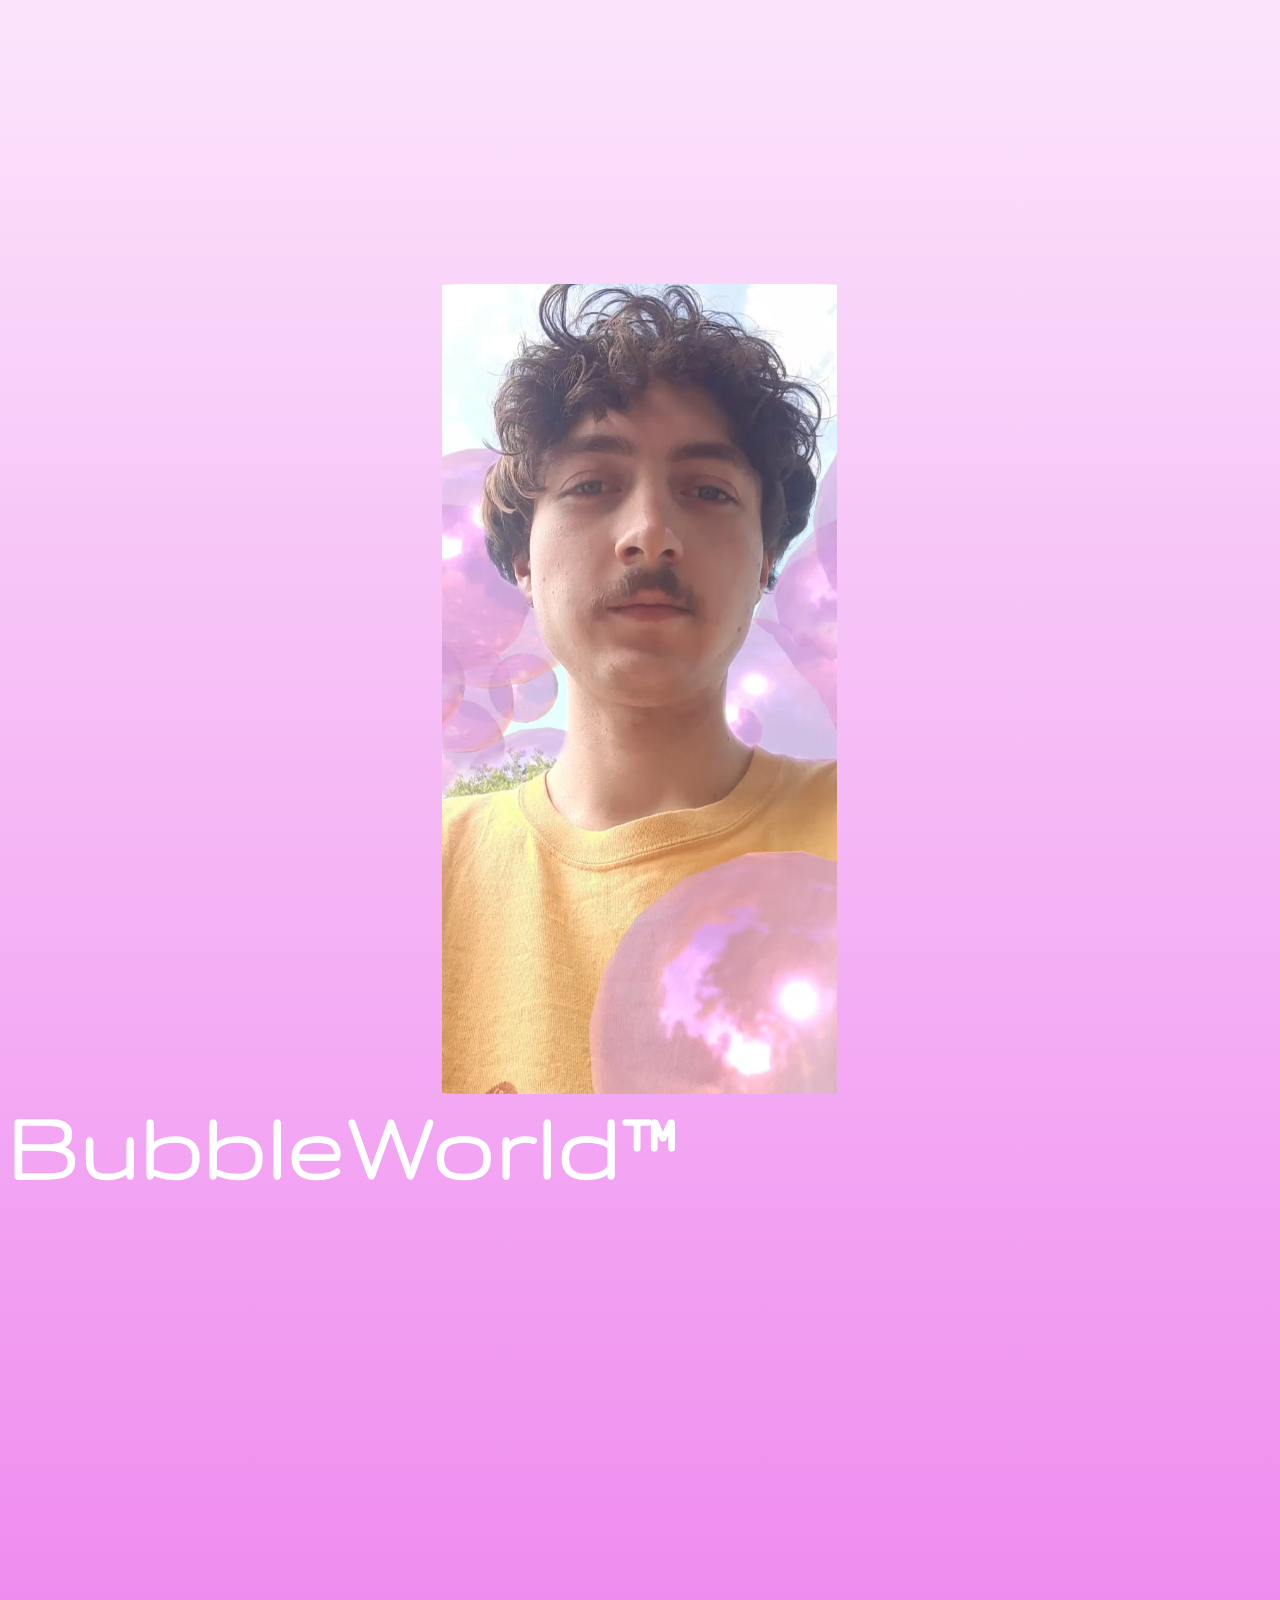
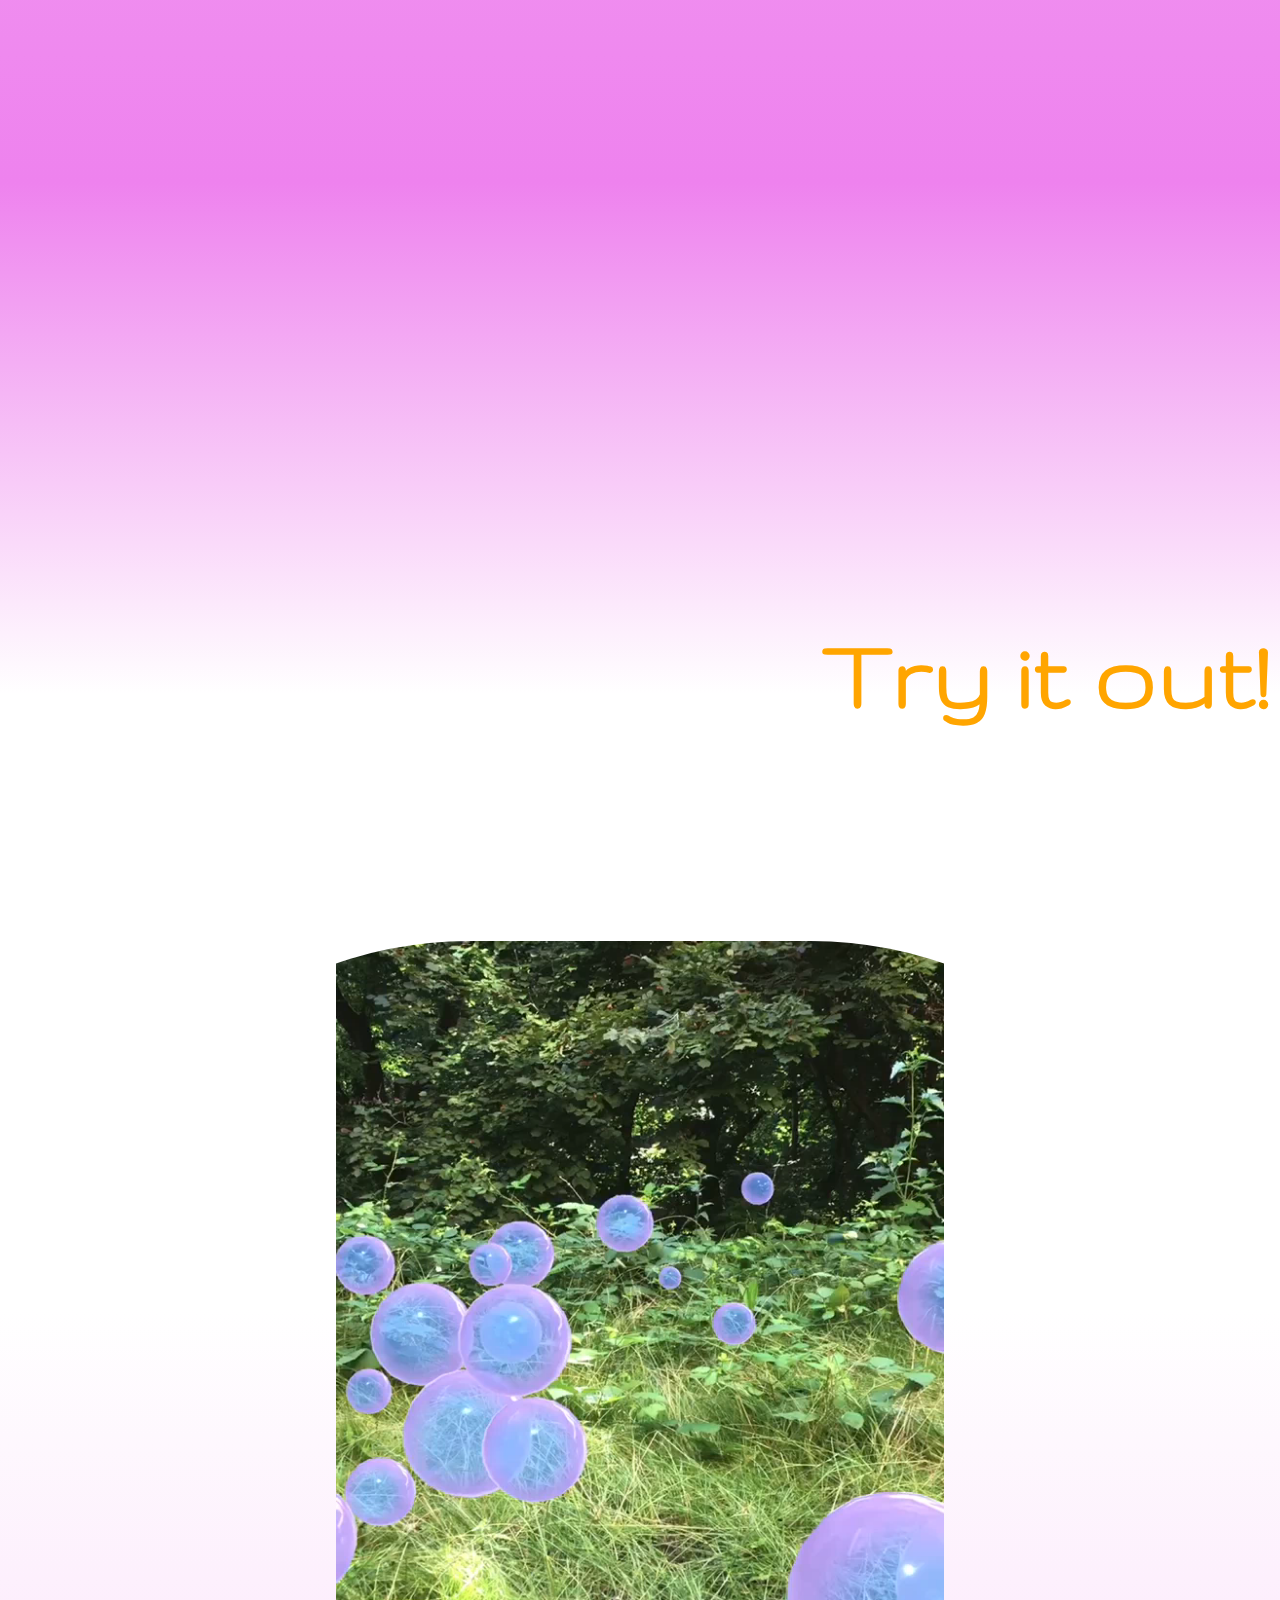
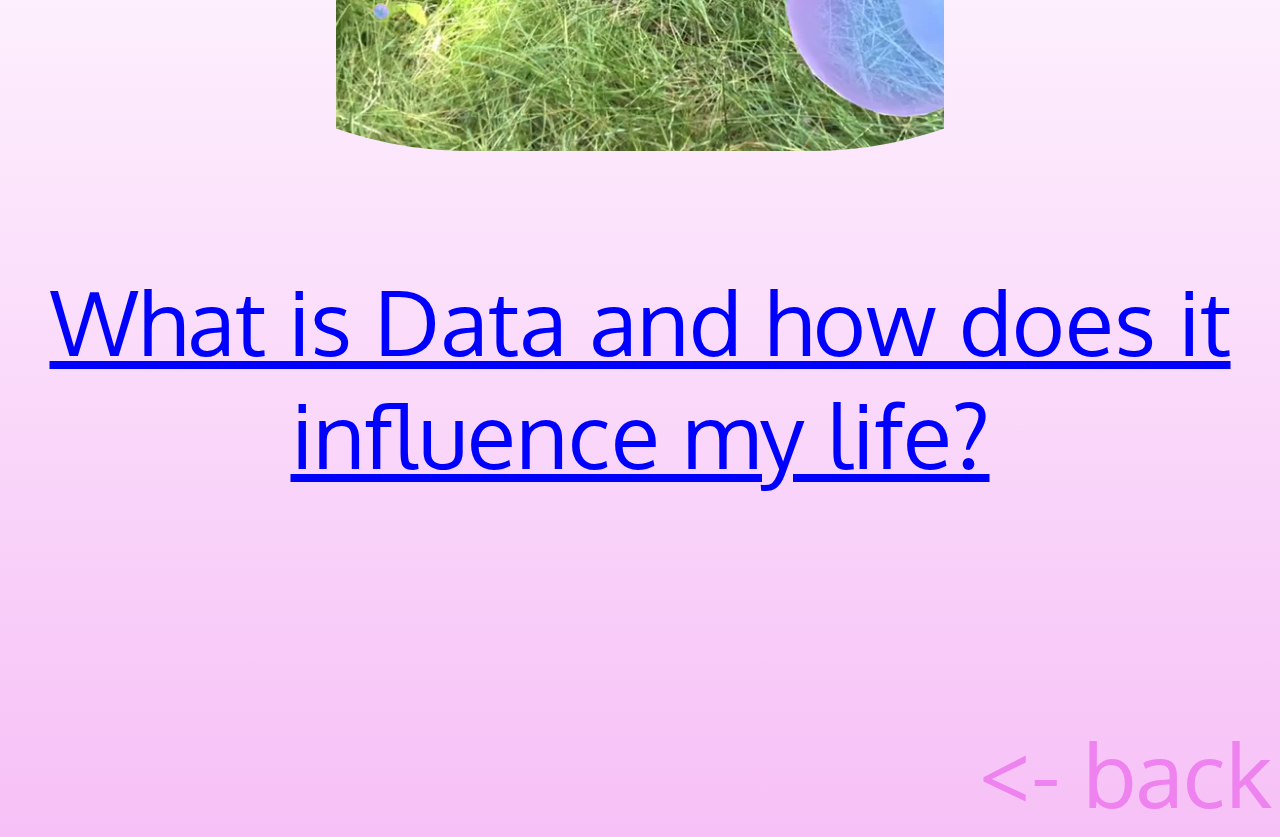
==== commit 016a77fd: "fixed landscape evtl" ====
--- a/index.html
+++ b/index.html
@@ -5,48 +5,16 @@
     <title>SƳᑎᑕ</title>
     <link href="style.css" rel="stylesheet" type="text/css">
 
-<style>
-
-
-.logo {
-    transform: rotate(-75deg);
-    transform-origin: top left;
-
-    height:100vw;
-    width: auto;
-
-    top: 88%;
-    left: 0;
-
-  position: fixed;
-
-  visibility: visible;
-  opacity: 1;
-
-  transition: visibility 0s 4s, opacity 3s ease-in;
-  -webkit-transition: visibility 0s 2s, opacity 3s ease-in; /* Safari */
-
-  transition-delay: 1.3s;
-
-
-
-
-    z-index: 1;
-
-
-}
-    </style>
-
 
 </head>
 <body>
 
 
 
-     <img class="logo" src="ress/sync1.png" alt="SYNC" onload='this.style.visibility="hidden", this.style.opacity="0"
+     <img class="logo" src="ress/sync1.png" alt="SYNC" onload='this.style.visibility="0", this.style.opacity="0"
 '>
     <p id ="header"> Sync v01</p>
-    <h2> <br> <h2>
+    <h2> <br> </h2>
     <br>
 
         <video class="fullVid, bgVid" autoplay loop muted playsinline >
@@ -78,8 +46,9 @@
 
 
     <video class="fullVid" autoplay loop muted playsinline poster="ress/blobInSpark.jpg">
+   <source src="ress/placeddatablob.webm" type="video/webm">
+
     <source src="ress/placeddatablob.mp4" type="video/mp4">
-           <source src="ress/placeddatablob.webm" type="video/webm">
 
    Your browser does not support this video.
     </video>
@@ -87,14 +56,14 @@
 
 
 
-
+<a href="https://www.instagram.com/ar/1005849750187369/?ch=ZTMzMmYxYWFiYWRiNDQ3YmUzNzFjMWVkMTc5NWY3YWM%3D">
     <video class="fullVid" autoplay loop muted playsinline >
    <source src="ress/shortbublzlandscape.webm" type="video/webm">
     <source src="ress/shortbublzlandscape.mp4" type="video/mp4">
    Your browser does not support this video.
     </video>
 <br>
-
+</a>
 
     <div class="aligncenter">
     <a href="research.html" style="color: blue; text-decoration:underline;" >What is Data and how does it influence my life?</a> <br>
--- a/style.css
+++ b/style.css
@@ -1,10 +1,45 @@
  
 
-
-@import url('@import url('https://fonts.googleapis.com/css2?family=DM+Mono&family=Exo:ital,wght@1,700&family=Gruppo&family=Oxygen&family=VT323&display=swap');');
+@import url('https://fonts.googleapis.com/css2?family=Gruppo&family=Oxygen:wght@300&display=swap');
 
 
 
+    @media (orientation: landscape){
+
+        .logo{
+
+        transform: rotate(0deg)!important;
+        transform-origin: bottom left !important;
+
+        height:auto !important;;
+        width: 100% !important;;
+
+        top: 0% !important;
+        left: 0!important;
+            
+
+        }
+
+        .fullVid{
+
+        height: 90vh!important;
+        width: auto;
+        
+           border-radius: 0em;
+
+
+        }
+
+
+        .fullImg{
+
+        height:100vh;
+        width: auto;
+
+        }
+
+
+}
 
 body{
   background-image: repeating-linear-gradient(violet, white 40vw, white 20%, violet 60%);
@@ -17,8 +52,33 @@
 }
 
 
+
+.logo {
+    transform: rotate(-75deg);
+    transform-origin: top left;
+
+    height:100vw;
+    width: auto;
+
+    top: 88%;
+    left: 0;
+
+  position: fixed;
+
+  visibility: visible;
+  opacity: 1;
+
+  transition-delay: 1.3s;
+  -webkit-transition: visibility 0s 5s, opacity 4s ease-in; /* Safari */
+    transition: visibility 0s 5s, opacity 4s ease-in;
+
+    z-index: 1;
+
+
+}
+
 a{
-    text-decoration:underline;
+    text-decoration:none;
     color:black;
 
 
@@ -62,7 +122,6 @@
 
 p{
     font-size: 75%;
-    font-style:cursive;
 }
 
 .bgVid{
@@ -116,46 +175,10 @@
 
 .alignright{
 	text-align: right;
+}
+
+.aligncenter{
+	text-align: center;
+}
 
 
-}
-
-    @media (orientation: landscape) {
-
-        .logo{
-
-        transform: rotate(0deg);
-        transform-origin: bottom right;
-
-        height:auto;
-        width: 100vw;
-
-        top: 0;
-        left: 0;
-            
-
-        }
-
-        body{
-            background-color: orange;
-        }
-
-        .fullVid {
-
-        height:90vw;
-        width: auto;
-        border-radius:0;
-
-        }
-
-
-        .fullImg {
-
-        height:90vw;
-        width: auto;
-        border-radius:0;
-
-        }
-
-
-}
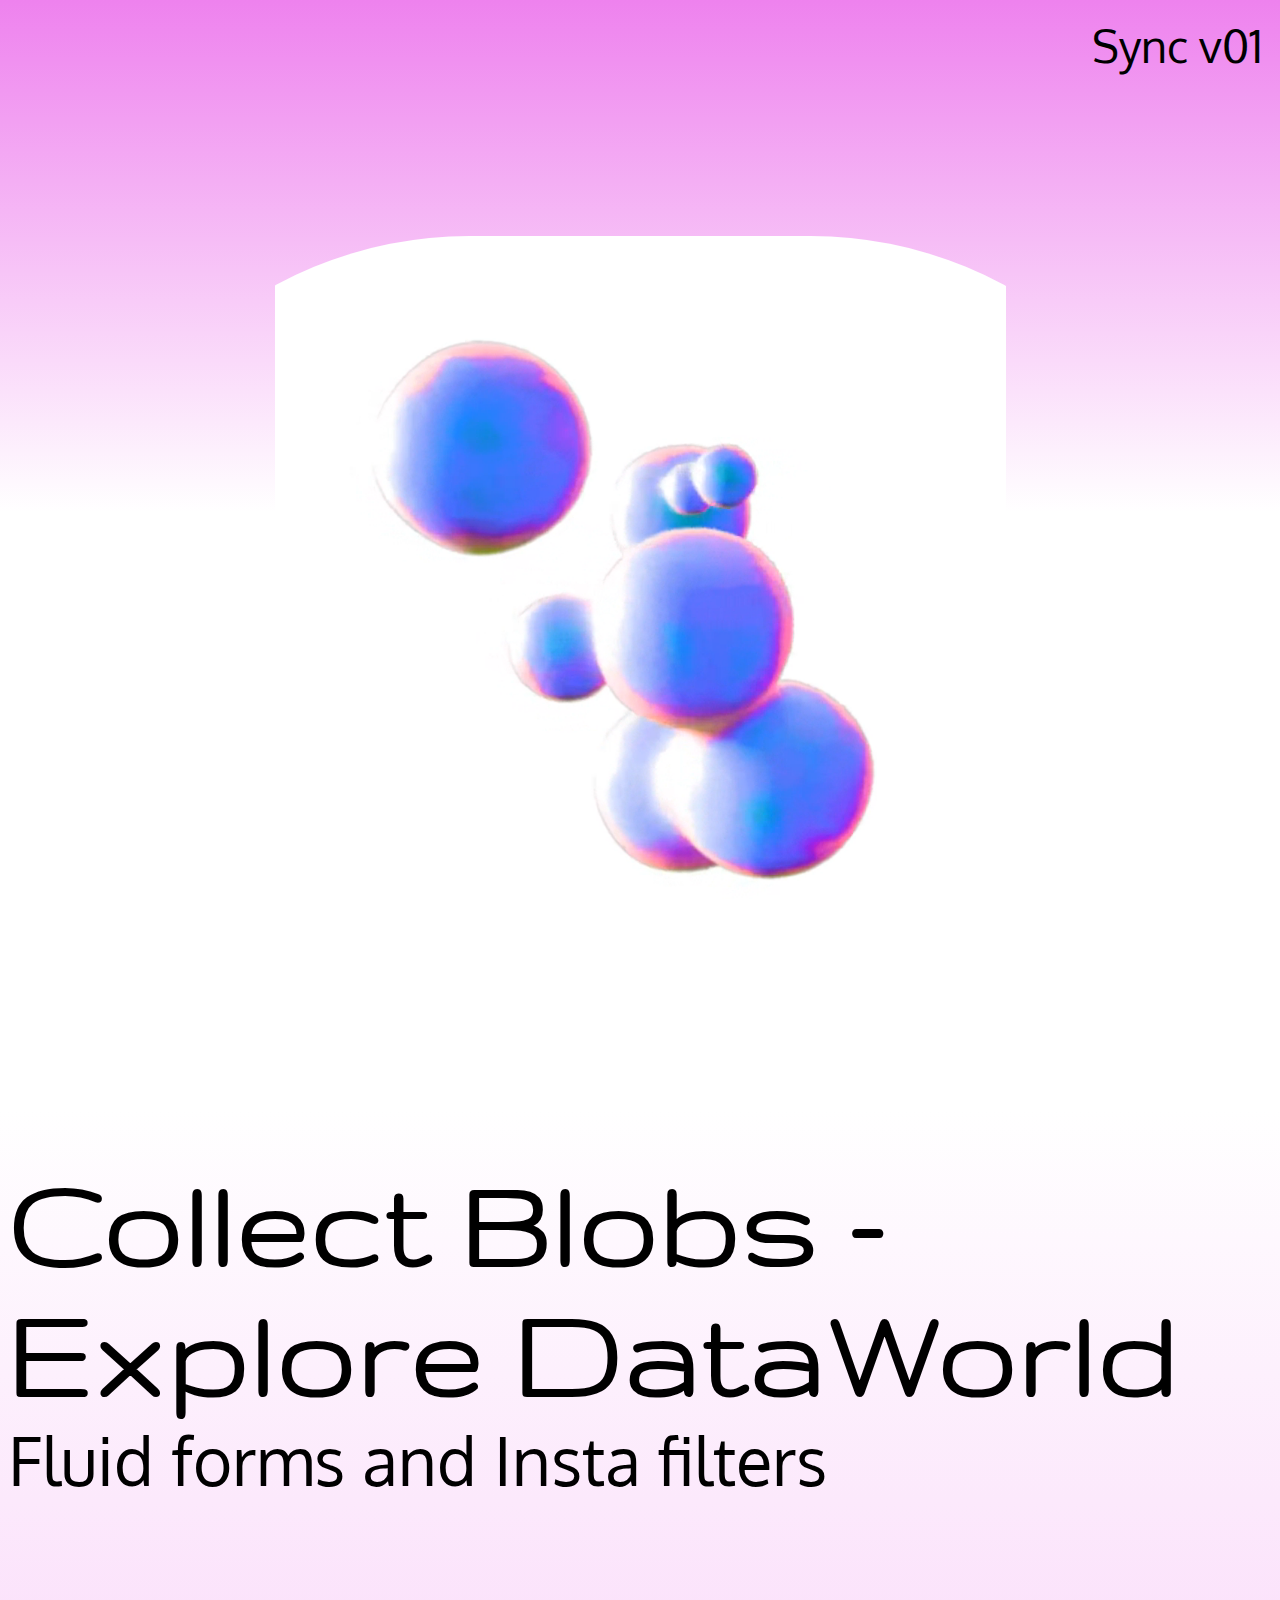
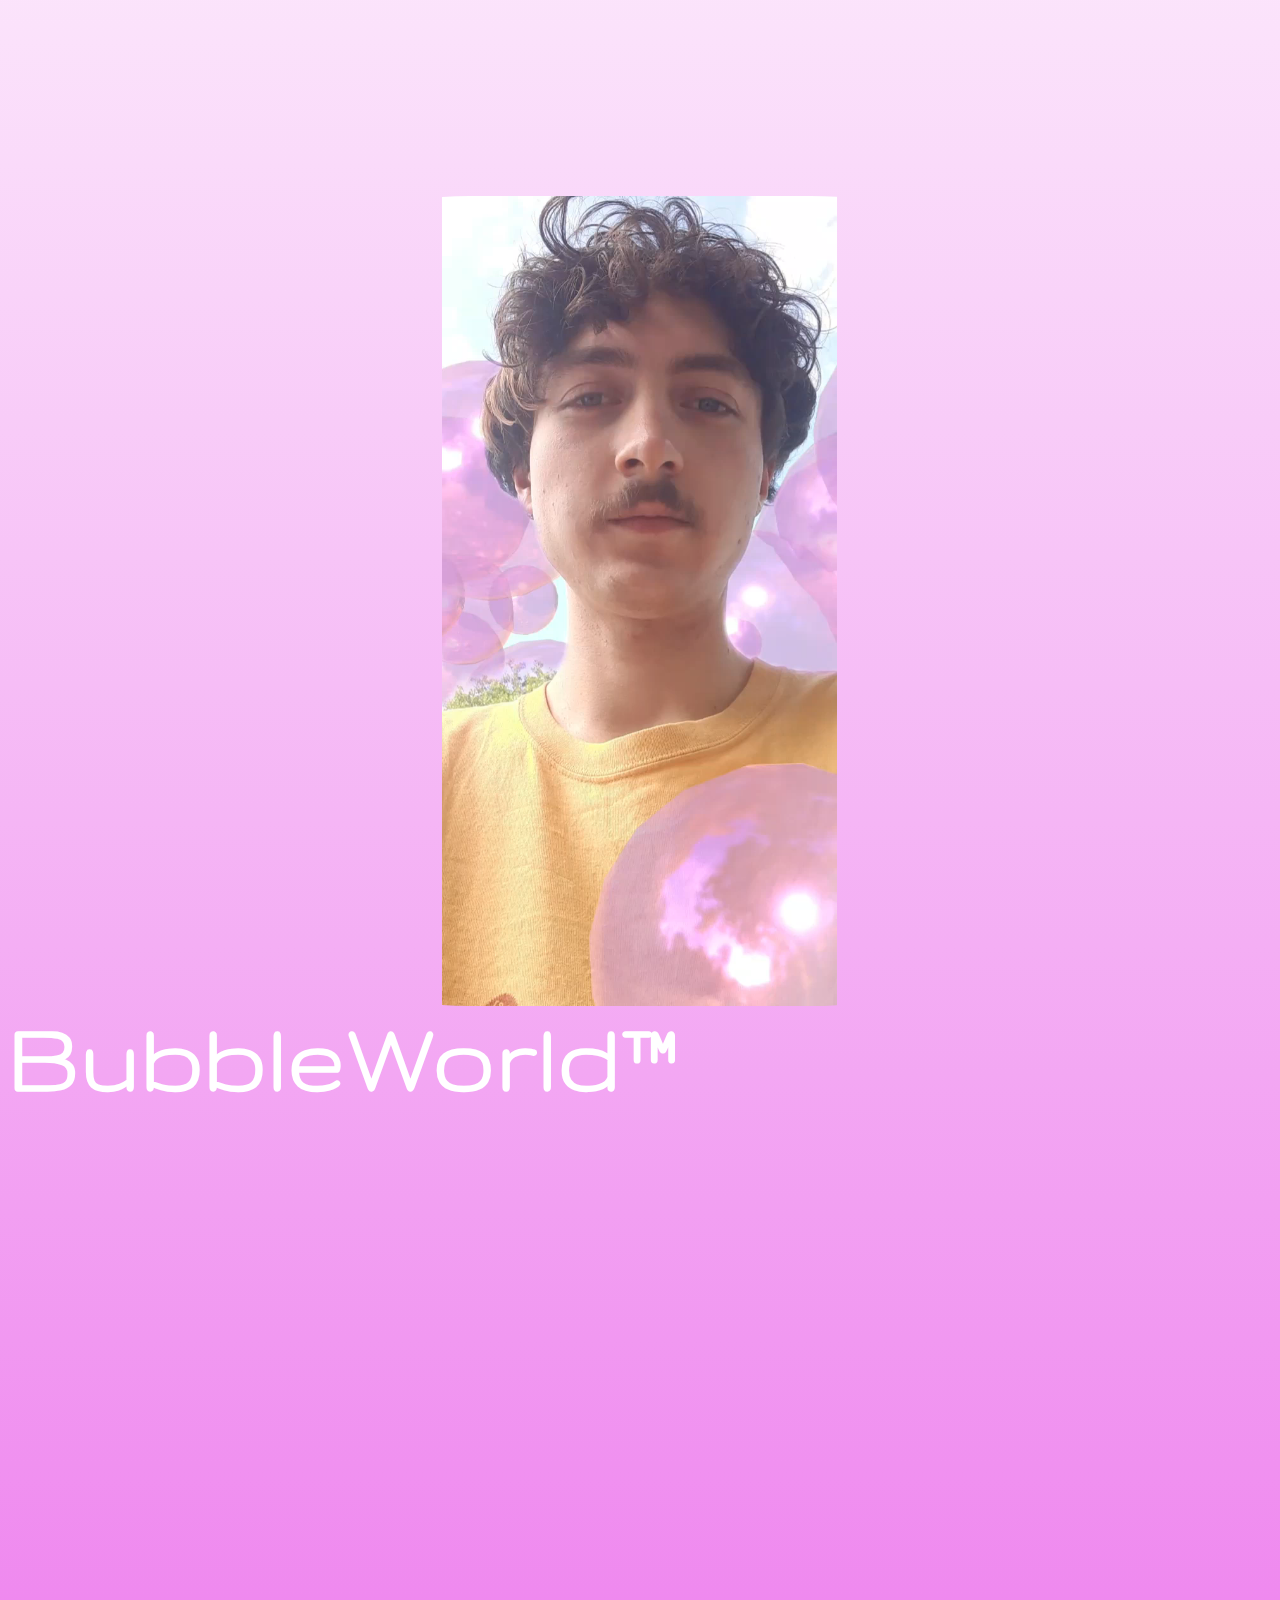
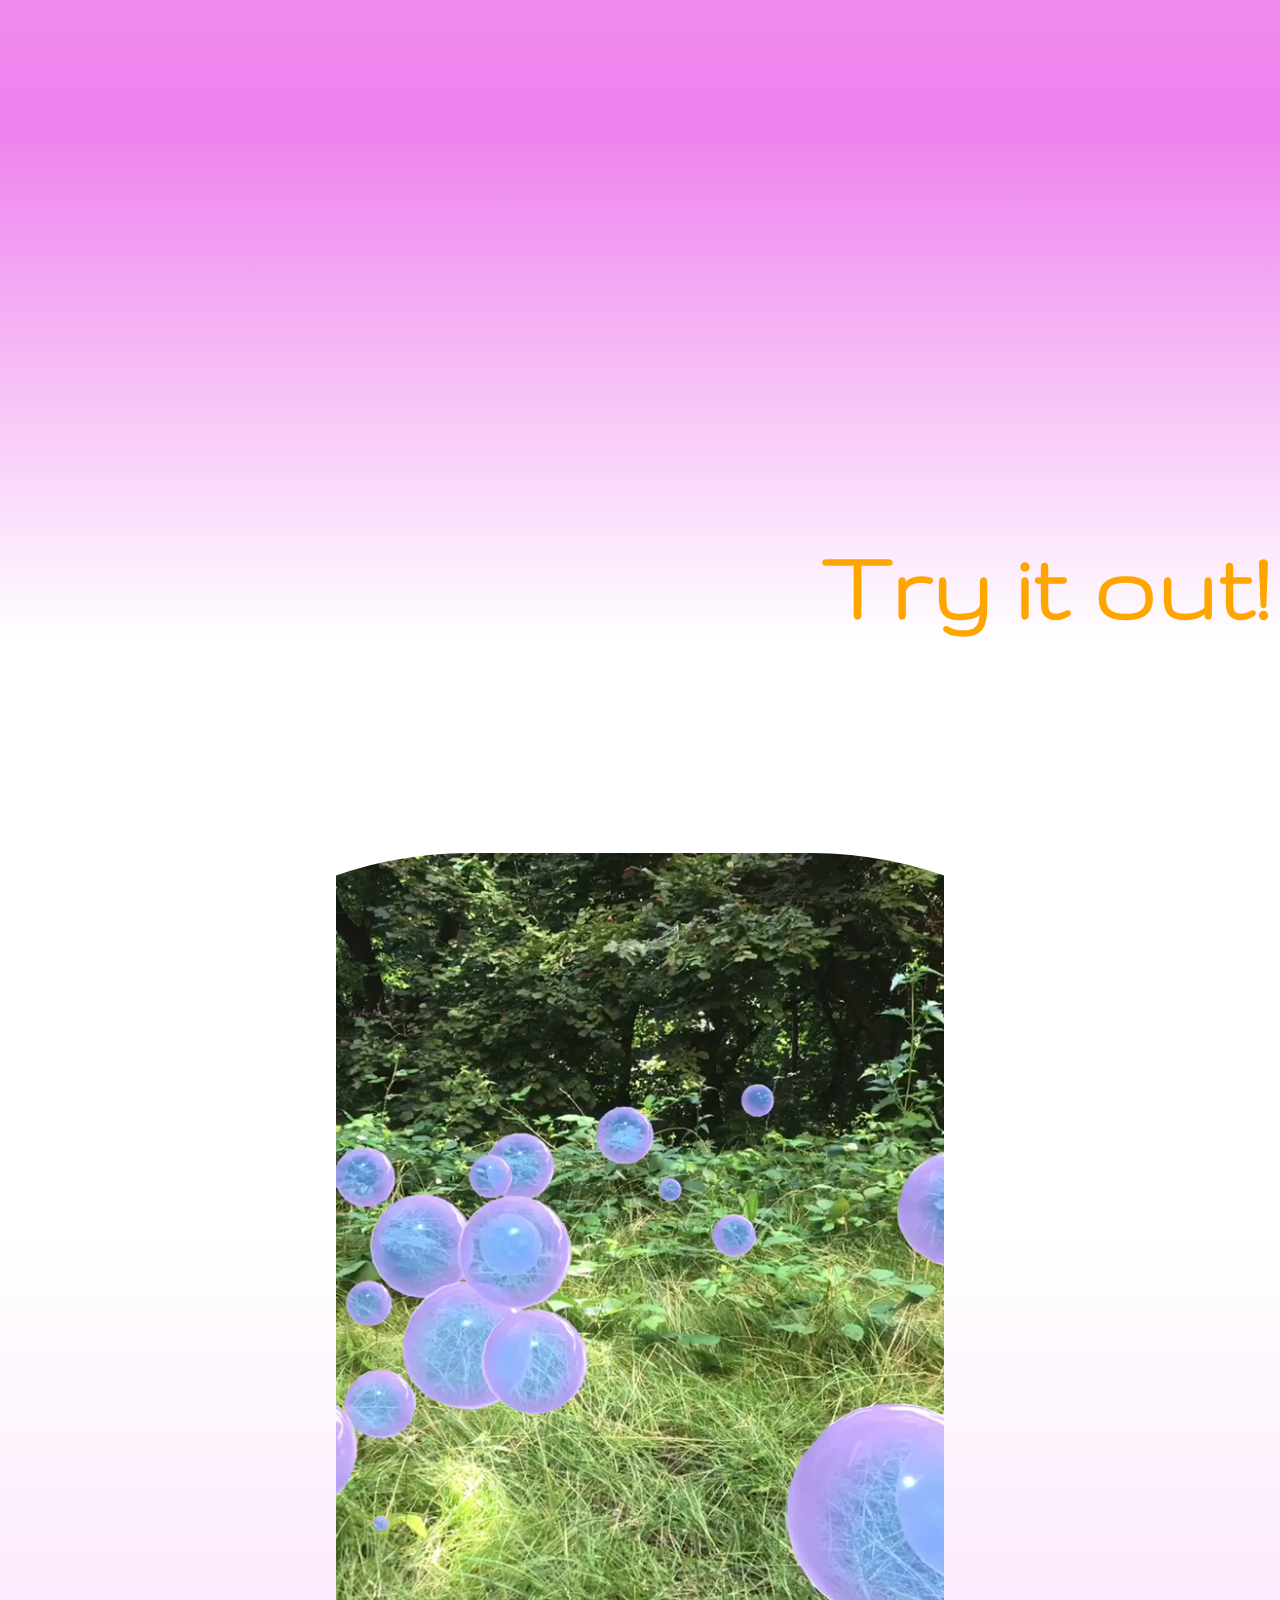
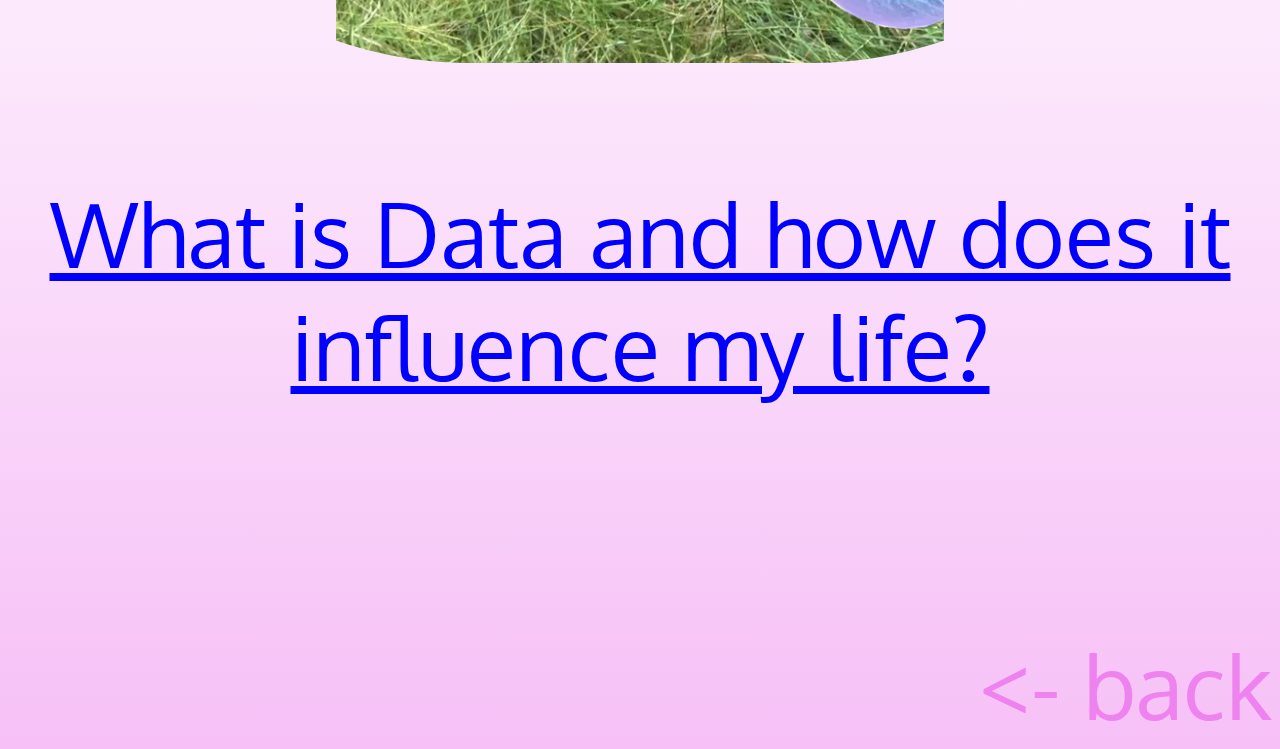
==== commit 7890abac: "fixing landscap again" ====
--- a/index.html
+++ b/index.html
@@ -11,13 +11,13 @@
 
 
 
-     <img class="logo" src="ress/sync1.png" alt="SYNC" onload='this.style.visibility="0", this.style.opacity="0"
+     <img class="logo" src="ress/sync1.png" alt="SYNC" onload='this.style.visibility="hidden", this.style.opacity="0"
 '>
     <p id ="header"> Sync v01</p>
     <h2> <br> </h2>
     <br>
 
-        <video class="fullVid, bgVid" autoplay loop muted playsinline >
+        <video class="bgVid, fullVid" autoplay loop muted playsinline >
         <source src="ress/particleblobs.webm" type="video/webm" poster="/ress/particleblobsthumb.jpg">
         <source src="ress/particleblobs.mp4" type="video/mp4">
        Your browser does not support this video.
--- a/style.css
+++ b/style.css
@@ -25,7 +25,6 @@
         height: 90vh!important;
         width: auto;
         
-           border-radius: 0em;
 
 
         }
@@ -69,8 +68,8 @@
   opacity: 1;
 
   transition-delay: 1.3s;
-  -webkit-transition: visibility 0s 5s, opacity 4s ease-in; /* Safari */
-    transition: visibility 0s 5s, opacity 4s ease-in;
+  -webkit-transition: visibility 0s 5s, opacity 4s cubic-bezier(0.5, 0, 0.75, 0); /* Safari */
+    transition: visibility 0s 5s, opacity 4s cubic-bezier(0.5, 0, 0.75, 0);
 
     z-index: 1;
 
@@ -132,11 +131,6 @@
     margin-top: -10%;
     margin-bottom: -20%;
 
-   border-radius: 7em;
-
-  width:90vw;
-  height:auto;
-  display: block;
 
 
 
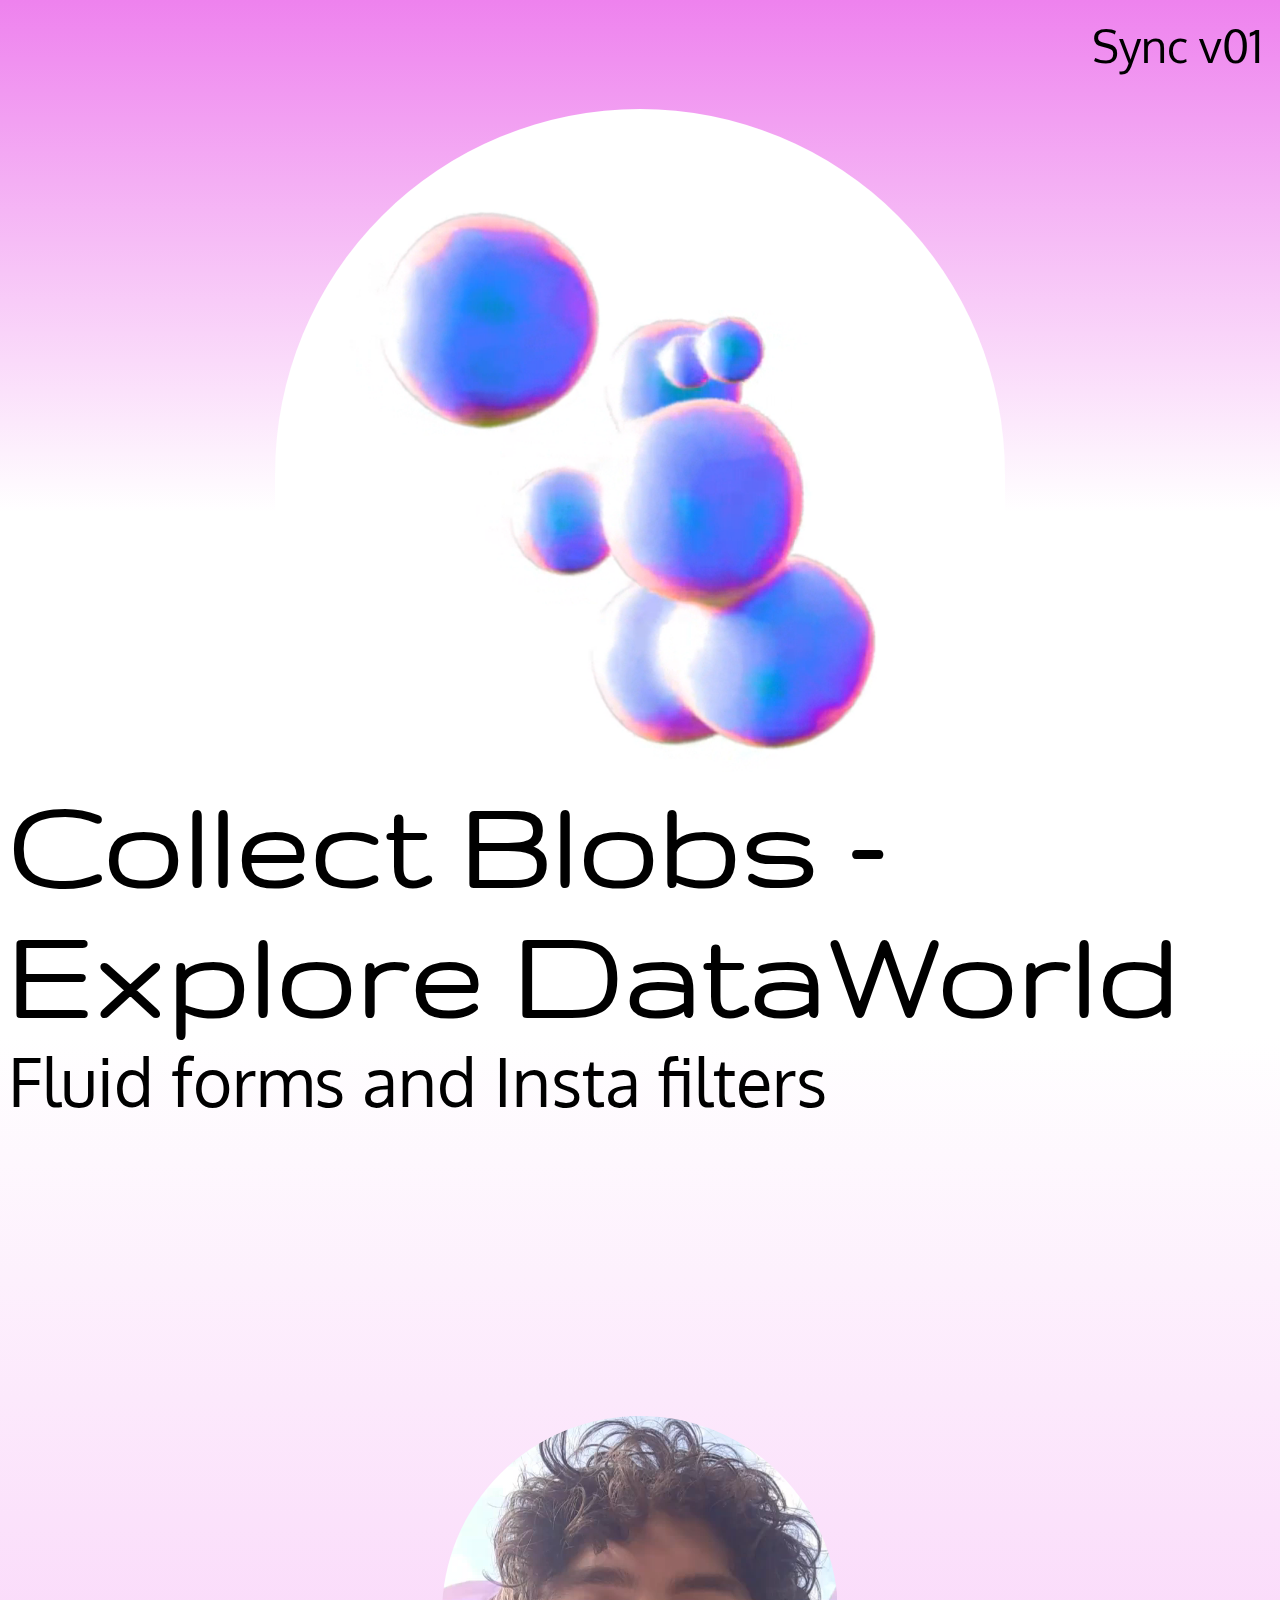
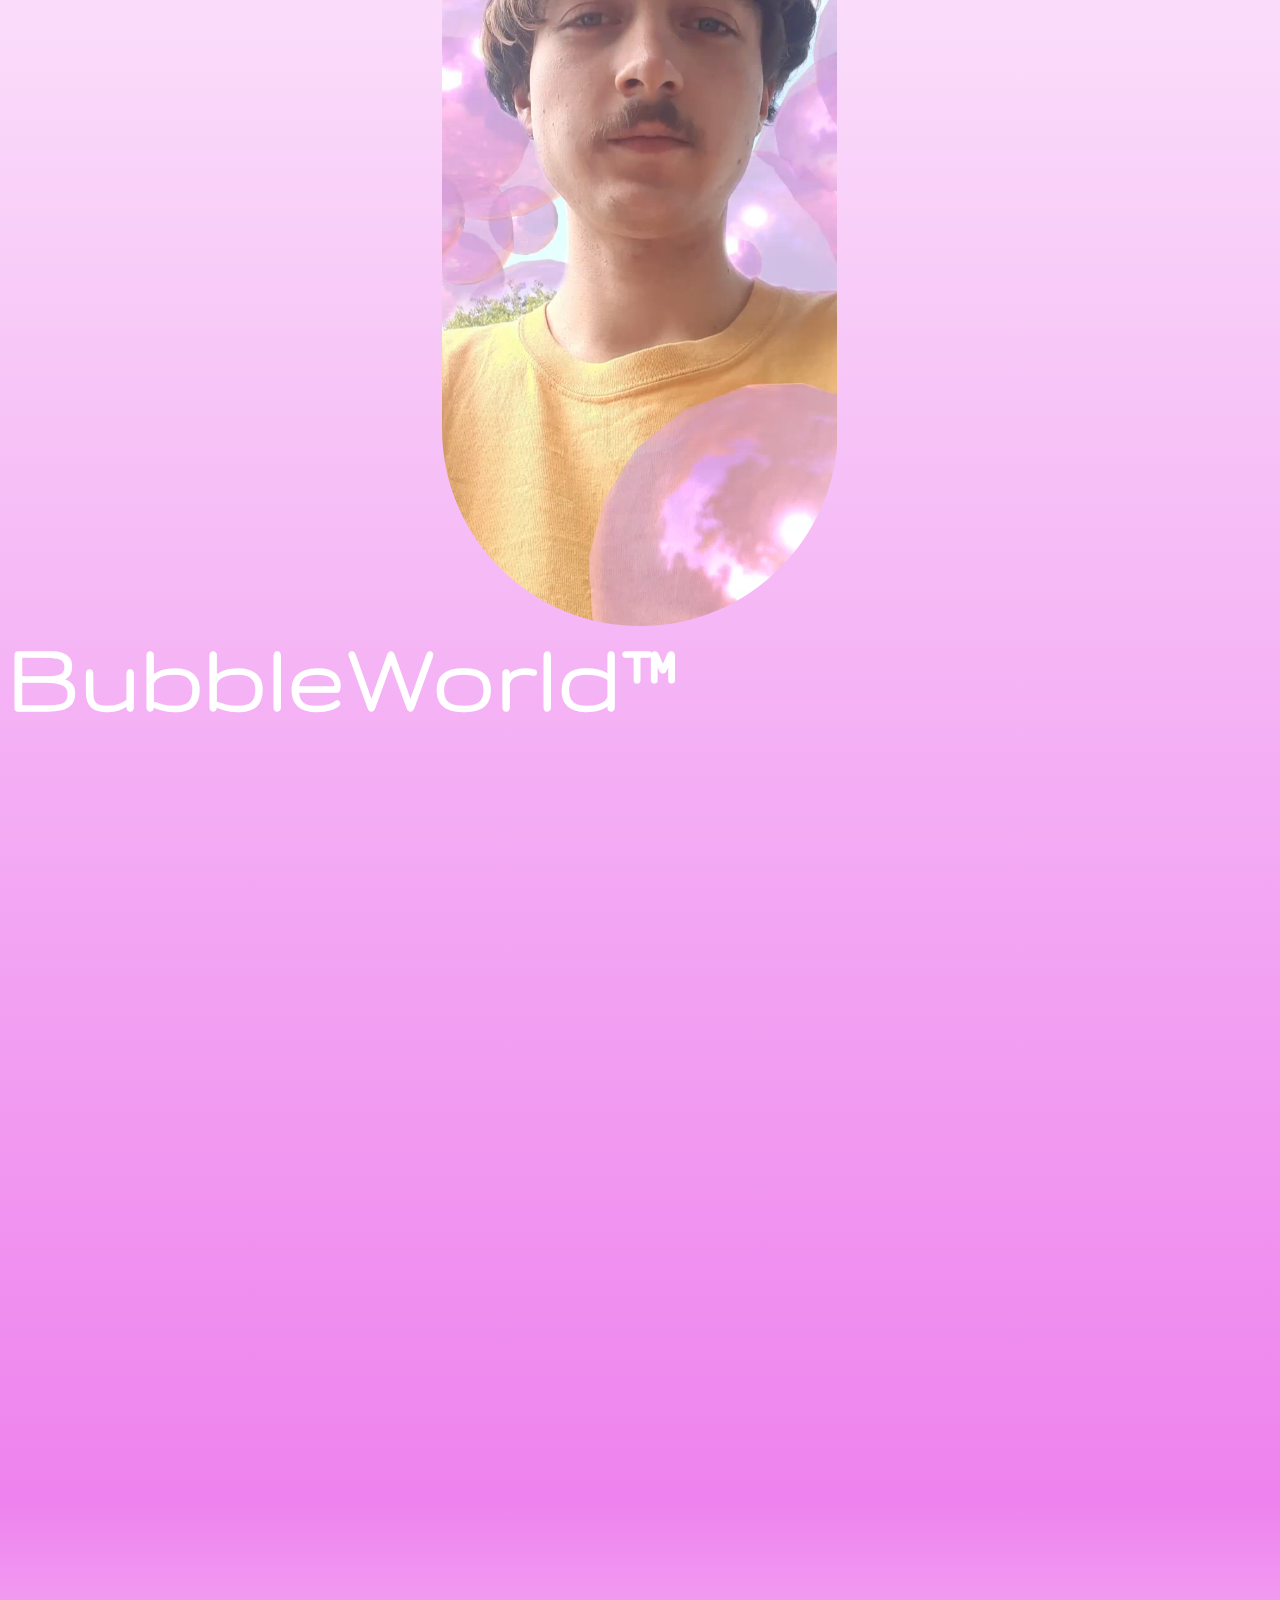
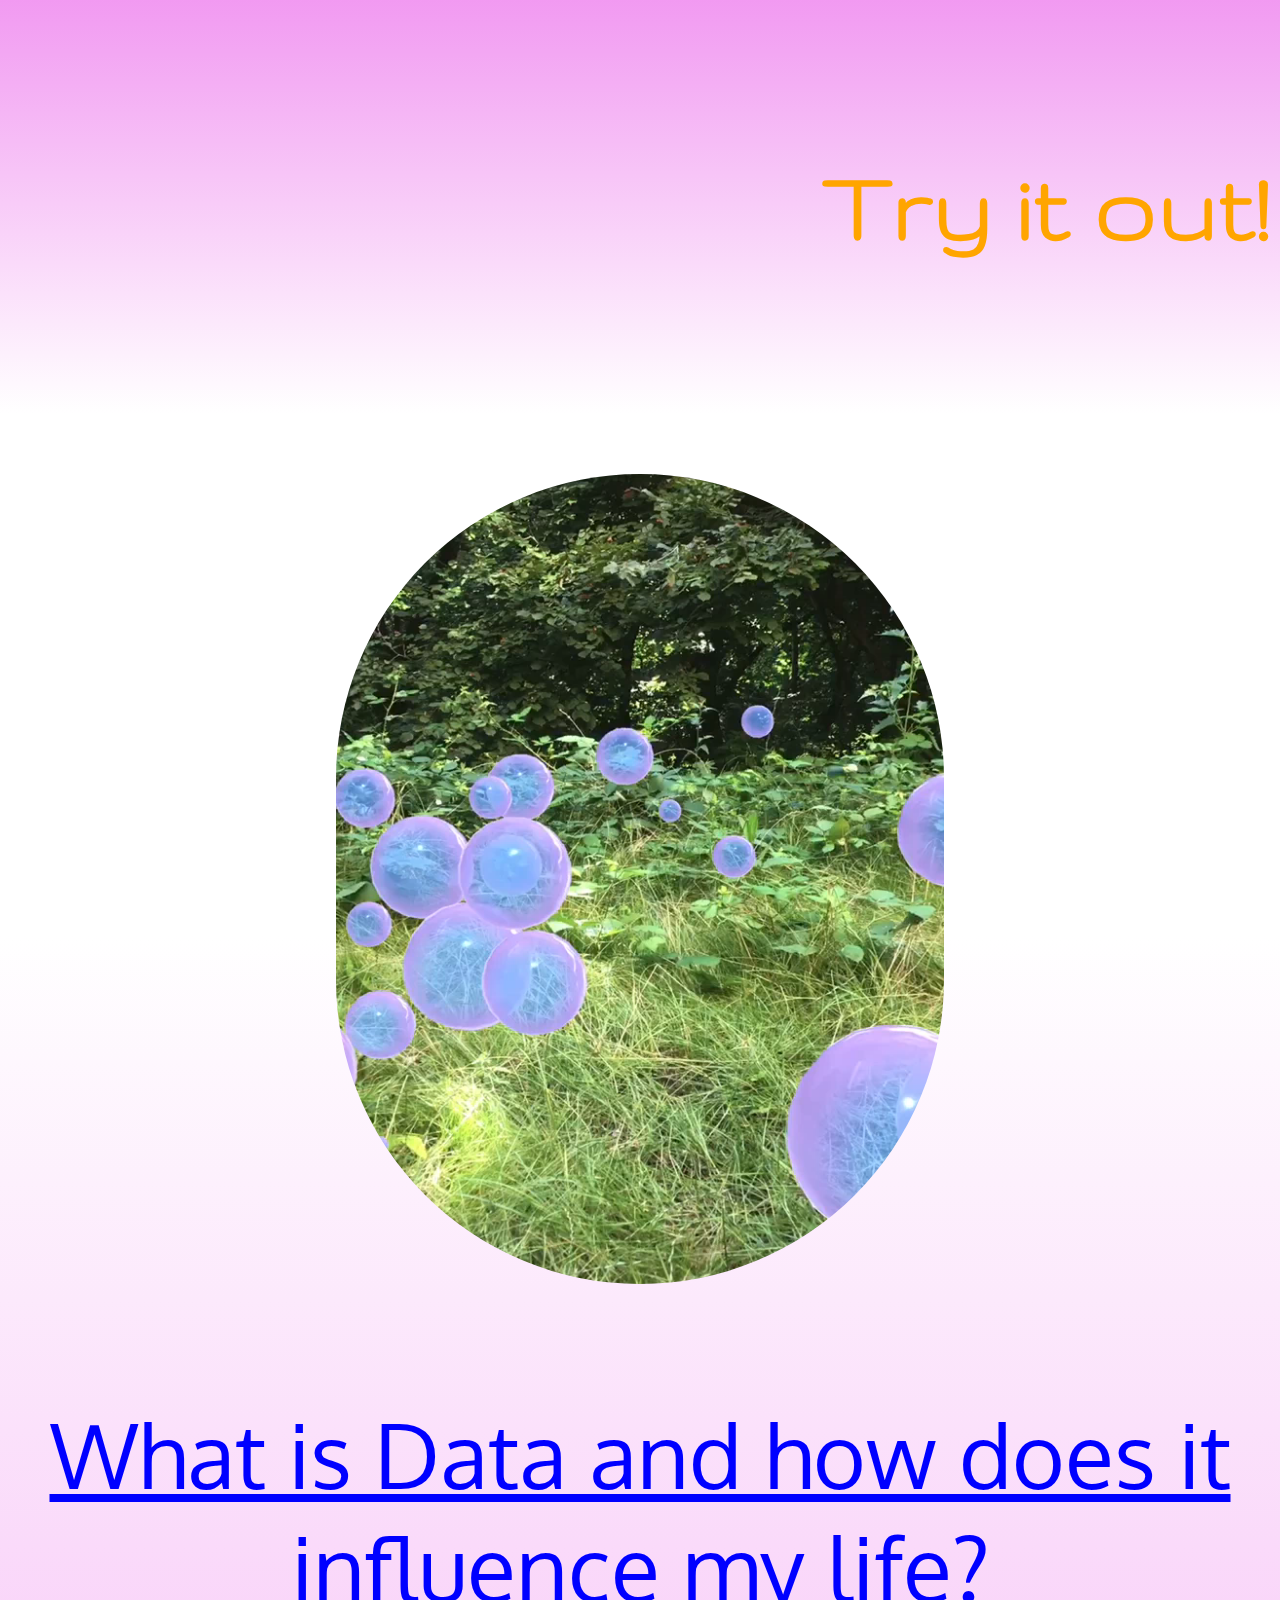
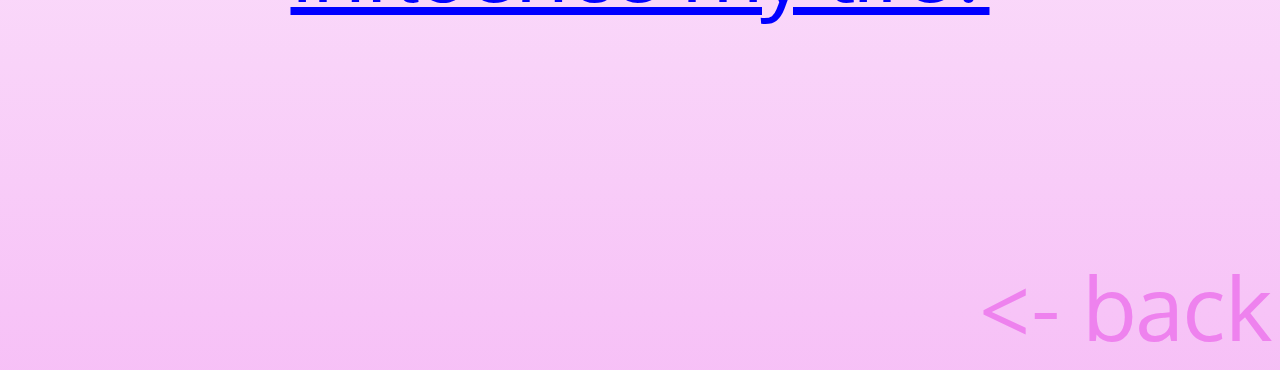
==== commit 0a98cc70: "Add files via upload" ====
--- a/index.html
+++ b/index.html
@@ -11,13 +11,12 @@
 
 
 
-     <img class="logo" src="ress/sync1.png" alt="SYNC" onload='this.style.visibility="hidden", this.style.opacity="0"
-'>
+     <img class="logo" src="ress/sync1.png" alt="SYNC" onload='this.className += " hidden"'>
     <p id ="header"> Sync v01</p>
     <h2> <br> </h2>
     <br>
 
-        <video class="bgVid, fullVid" autoplay loop muted playsinline >
+        <video class="bgVid fullVid" autoplay loop muted playsinline >
         <source src="ress/particleblobs.webm" type="video/webm" poster="/ress/particleblobsthumb.jpg">
         <source src="ress/particleblobs.mp4" type="video/mp4">
        Your browser does not support this video.
--- a/style.css
+++ b/style.css
@@ -23,7 +23,9 @@
         .fullVid{
 
         height: 90vh!important;
-        width: auto;
+        width: auto!important;
+          border-radius: 7em;
+
         
 
 
@@ -32,8 +34,8 @@
 
         .fullImg{
 
-        height:100vh;
-        width: auto;
+        height: 90vh!important;
+        width: auto!important;
 
         }
 
@@ -72,6 +74,14 @@
     transition: visibility 0s 5s, opacity 4s cubic-bezier(0.5, 0, 0.75, 0);
 
     z-index: 1;
+
+
+}
+
+.hidden{
+  visibility: hidden;
+
+  opacity: 0;
 
 
 }
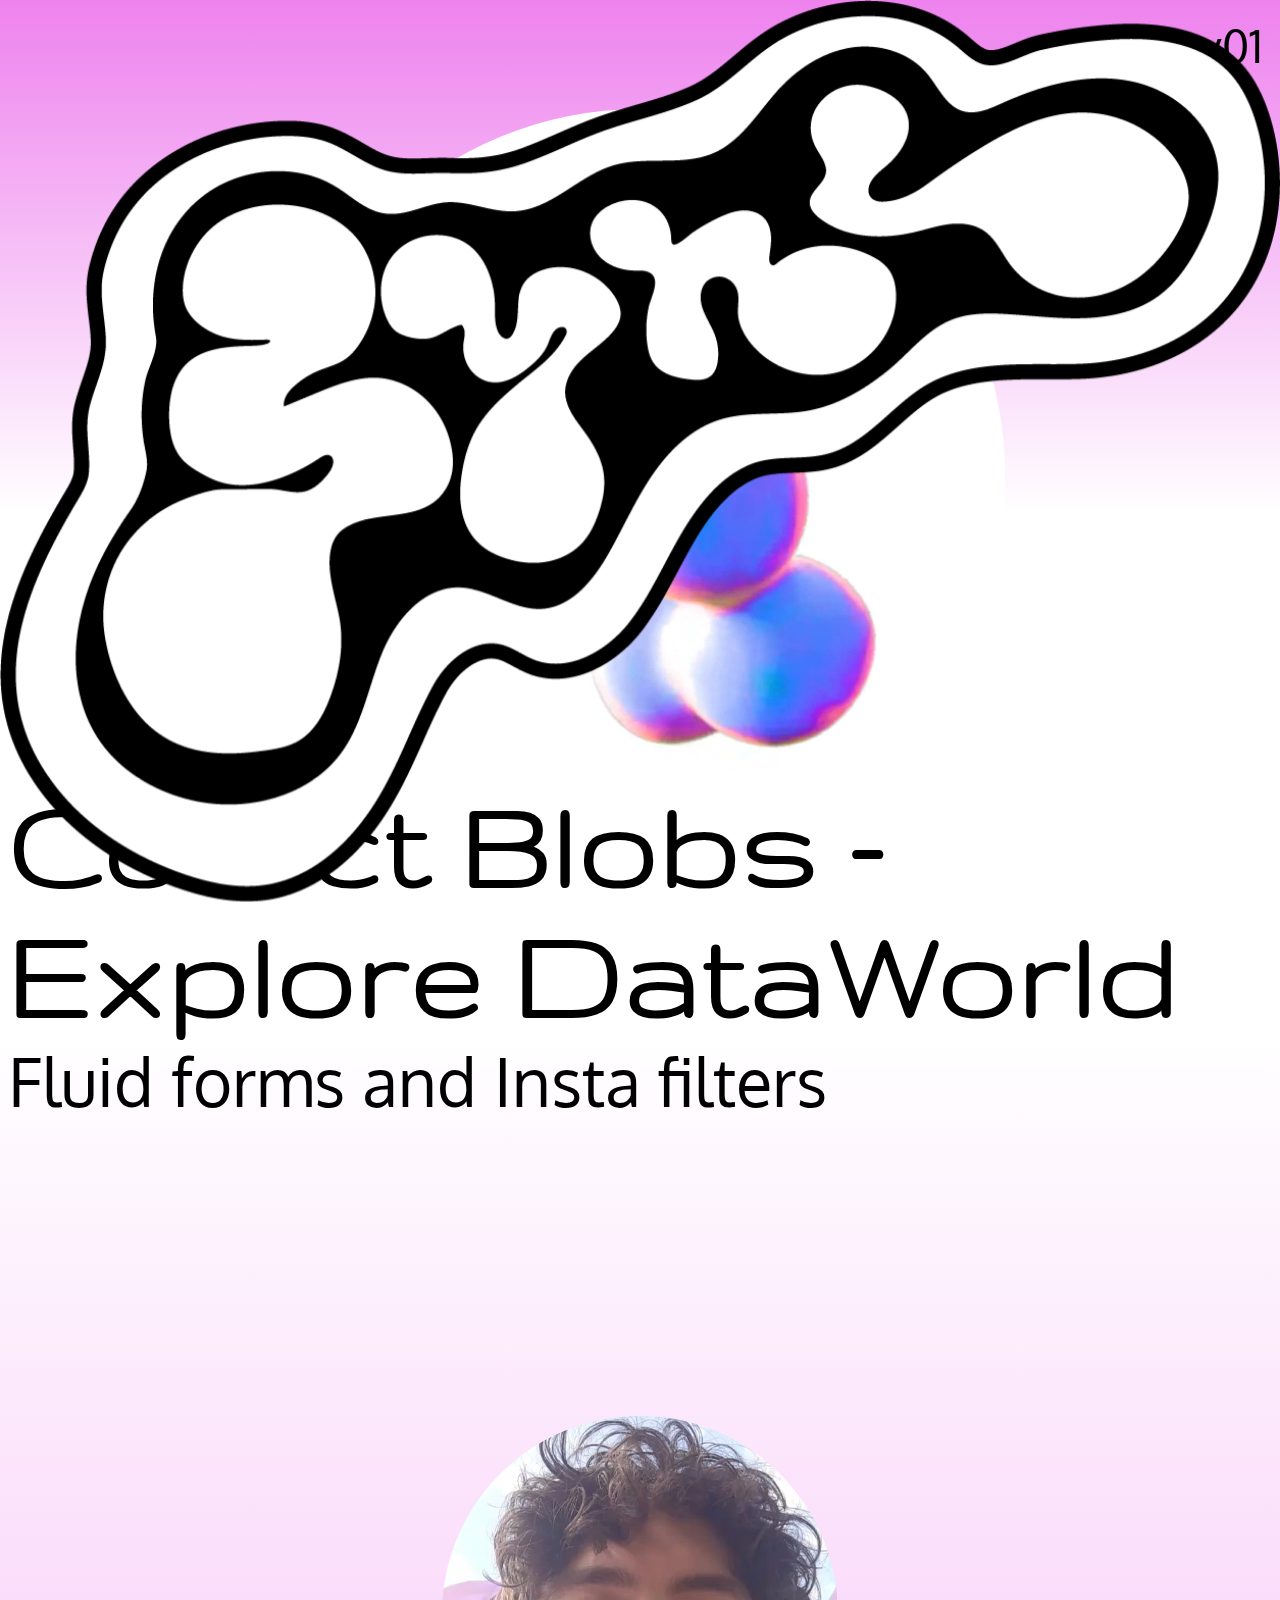
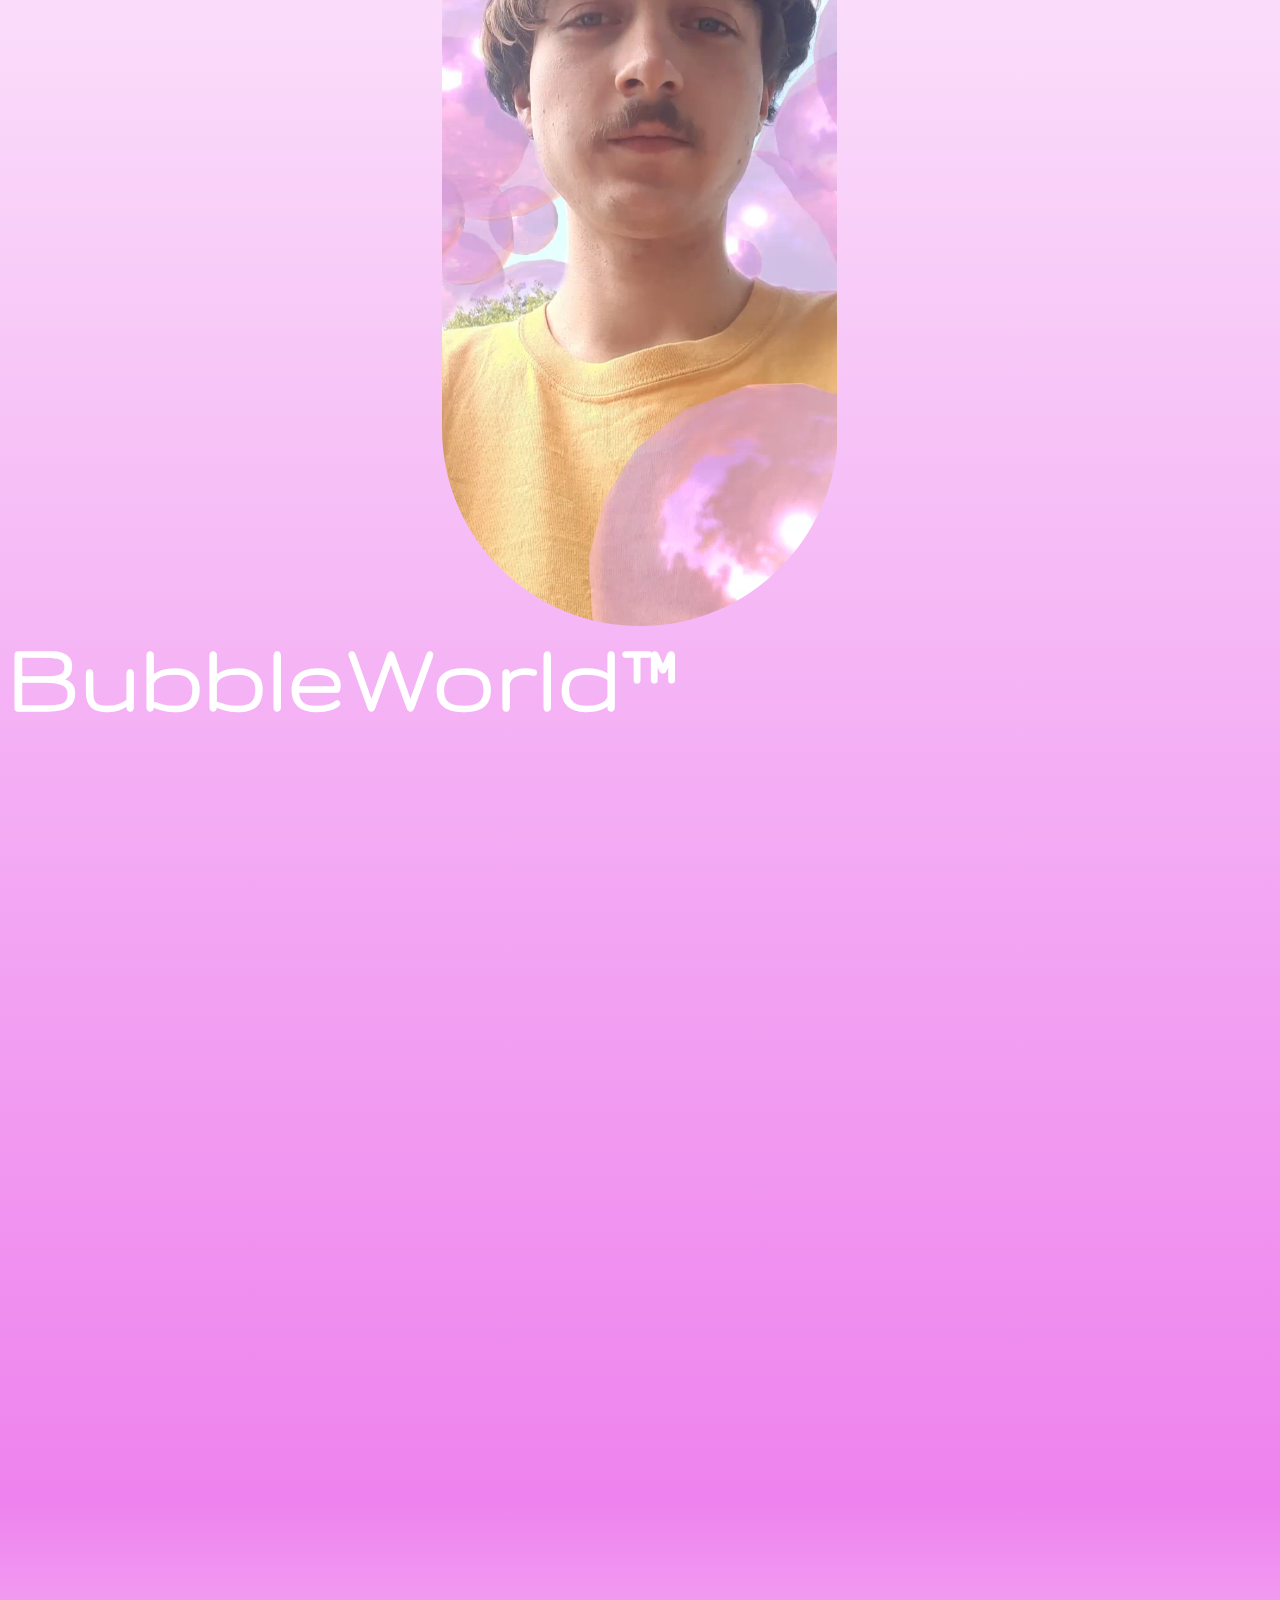
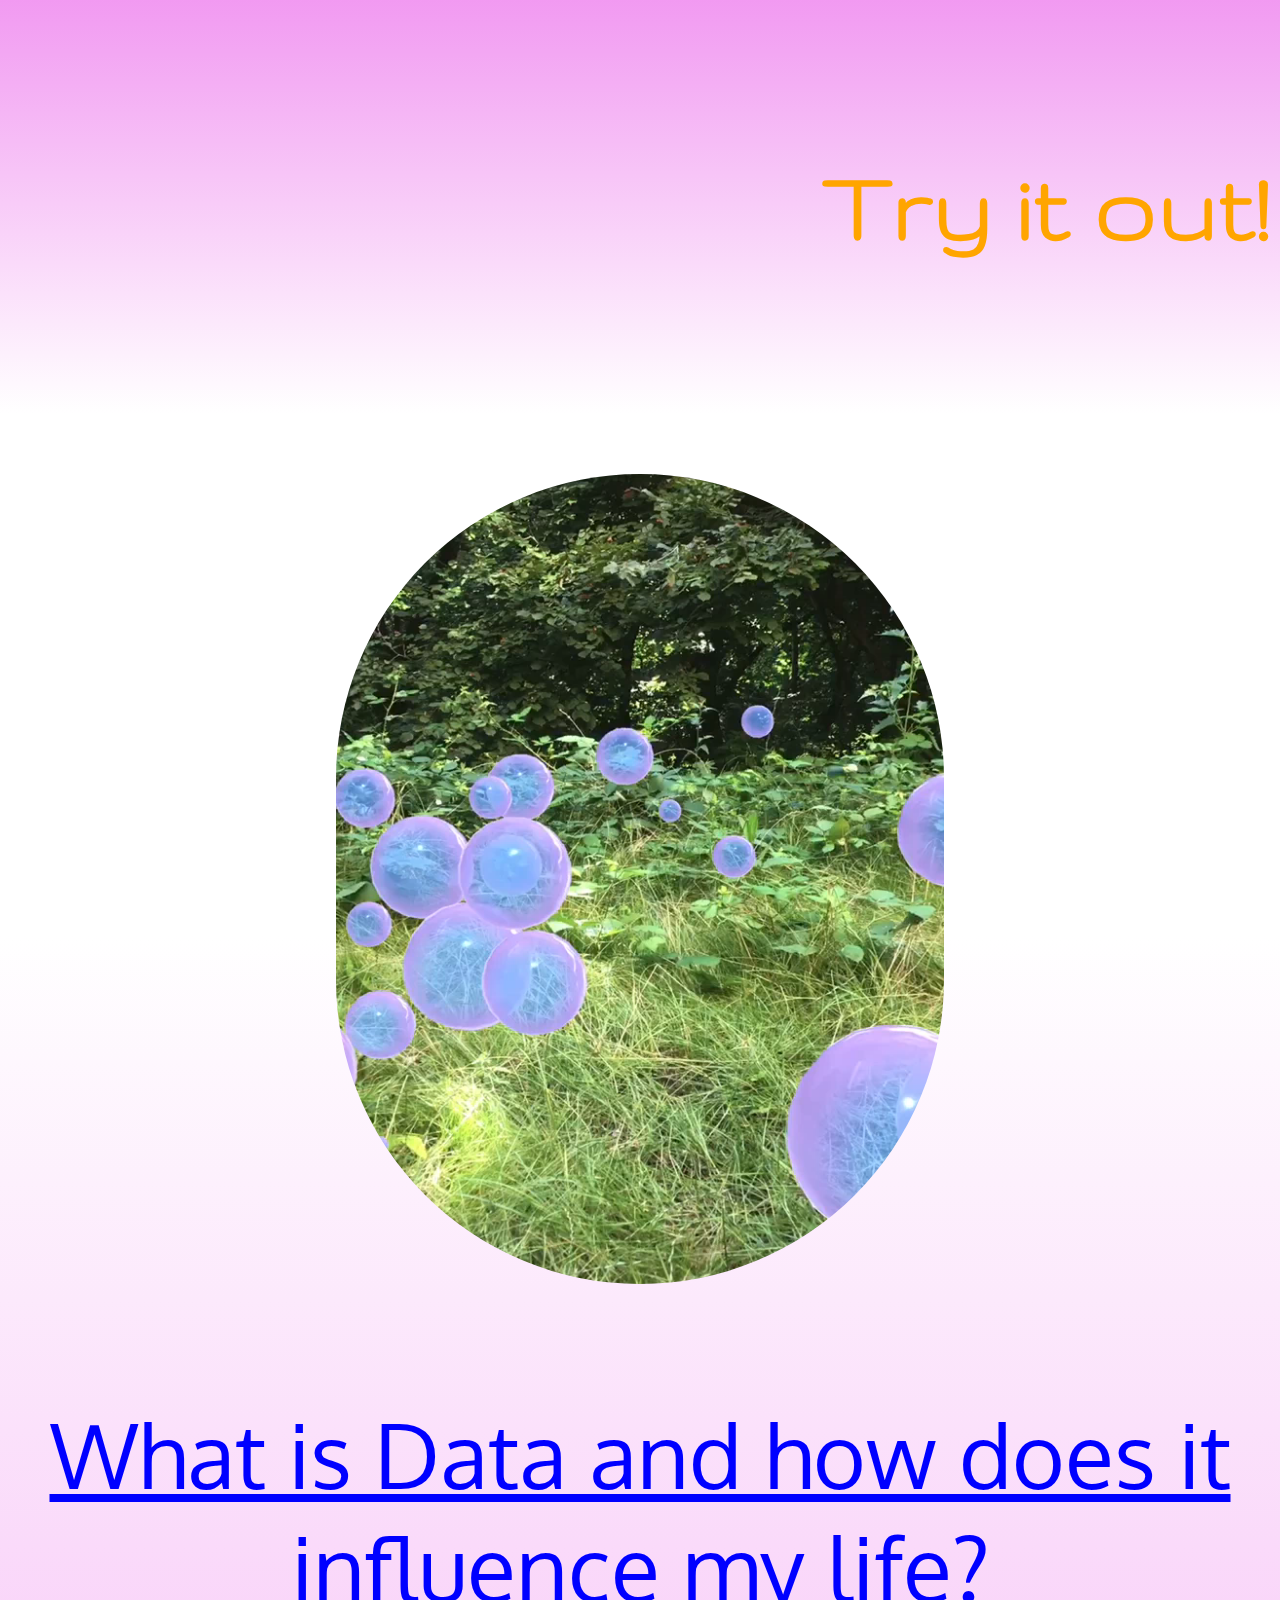
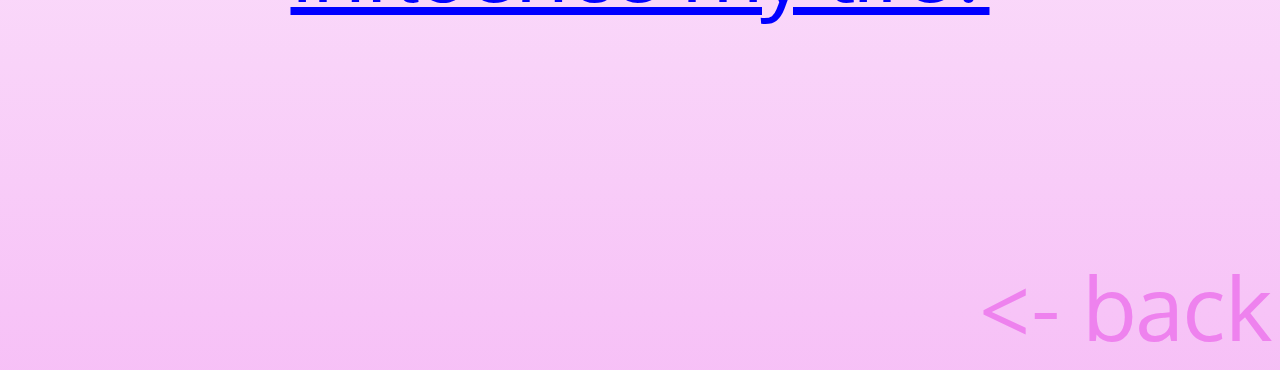
==== commit f08c232f: "fixed animation c:" ====
--- a/index.html
+++ b/index.html
@@ -11,7 +11,7 @@
 
 
 
-     <img class="logo" src="ress/sync1.png" alt="SYNC" onload='this.className += " hidden"'>
+     <img class="logo" src="ress/sync1.png" alt="SYNC">
     <p id ="header"> Sync v01</p>
     <h2> <br> </h2>
     <br>
--- a/style.css
+++ b/style.css
@@ -54,37 +54,7 @@
 
 
 
-.logo {
-    transform: rotate(-75deg);
-    transform-origin: top left;
 
-    height:100vw;
-    width: auto;
-
-    top: 88%;
-    left: 0;
-
-  position: fixed;
-
-  visibility: visible;
-  opacity: 1;
-
-  transition-delay: 1.3s;
-  -webkit-transition: visibility 0s 5s, opacity 4s cubic-bezier(0.5, 0, 0.75, 0); /* Safari */
-    transition: visibility 0s 5s, opacity 4s cubic-bezier(0.5, 0, 0.75, 0);
-
-    z-index: 1;
-
-
-}
-
-.hidden{
-  visibility: hidden;
-
-  opacity: 0;
-
-
-}
 
 a{
     text-decoration:none;
@@ -186,3 +156,35 @@
 }
 
 
+
+.logo {
+    transform: rotate(-75deg);
+    transform-origin: top left;
+
+    height:100vw;
+    width: auto;
+
+    top: 88%;
+    left: 0;
+
+  position: fixed;
+
+  visibility: visible;
+  opacity: 1;
+
+    z-index: 1;
+    
+    animation: fade 4s cubic-bezier(0.5, 0, 0.75, 0) 1 forwards;
+    -webkit-animation: fade 4s cubic-bezier(0.5, 0, 0.75, 0) 1 forwards;
+
+}
+
+
+@keyframes fade {
+  0% { opacity: 0; }
+  17% { opacity: 1; }
+  70% { opacity: 1; }
+
+  100% { opacity: 0; visibility:hidden; }
+}
+
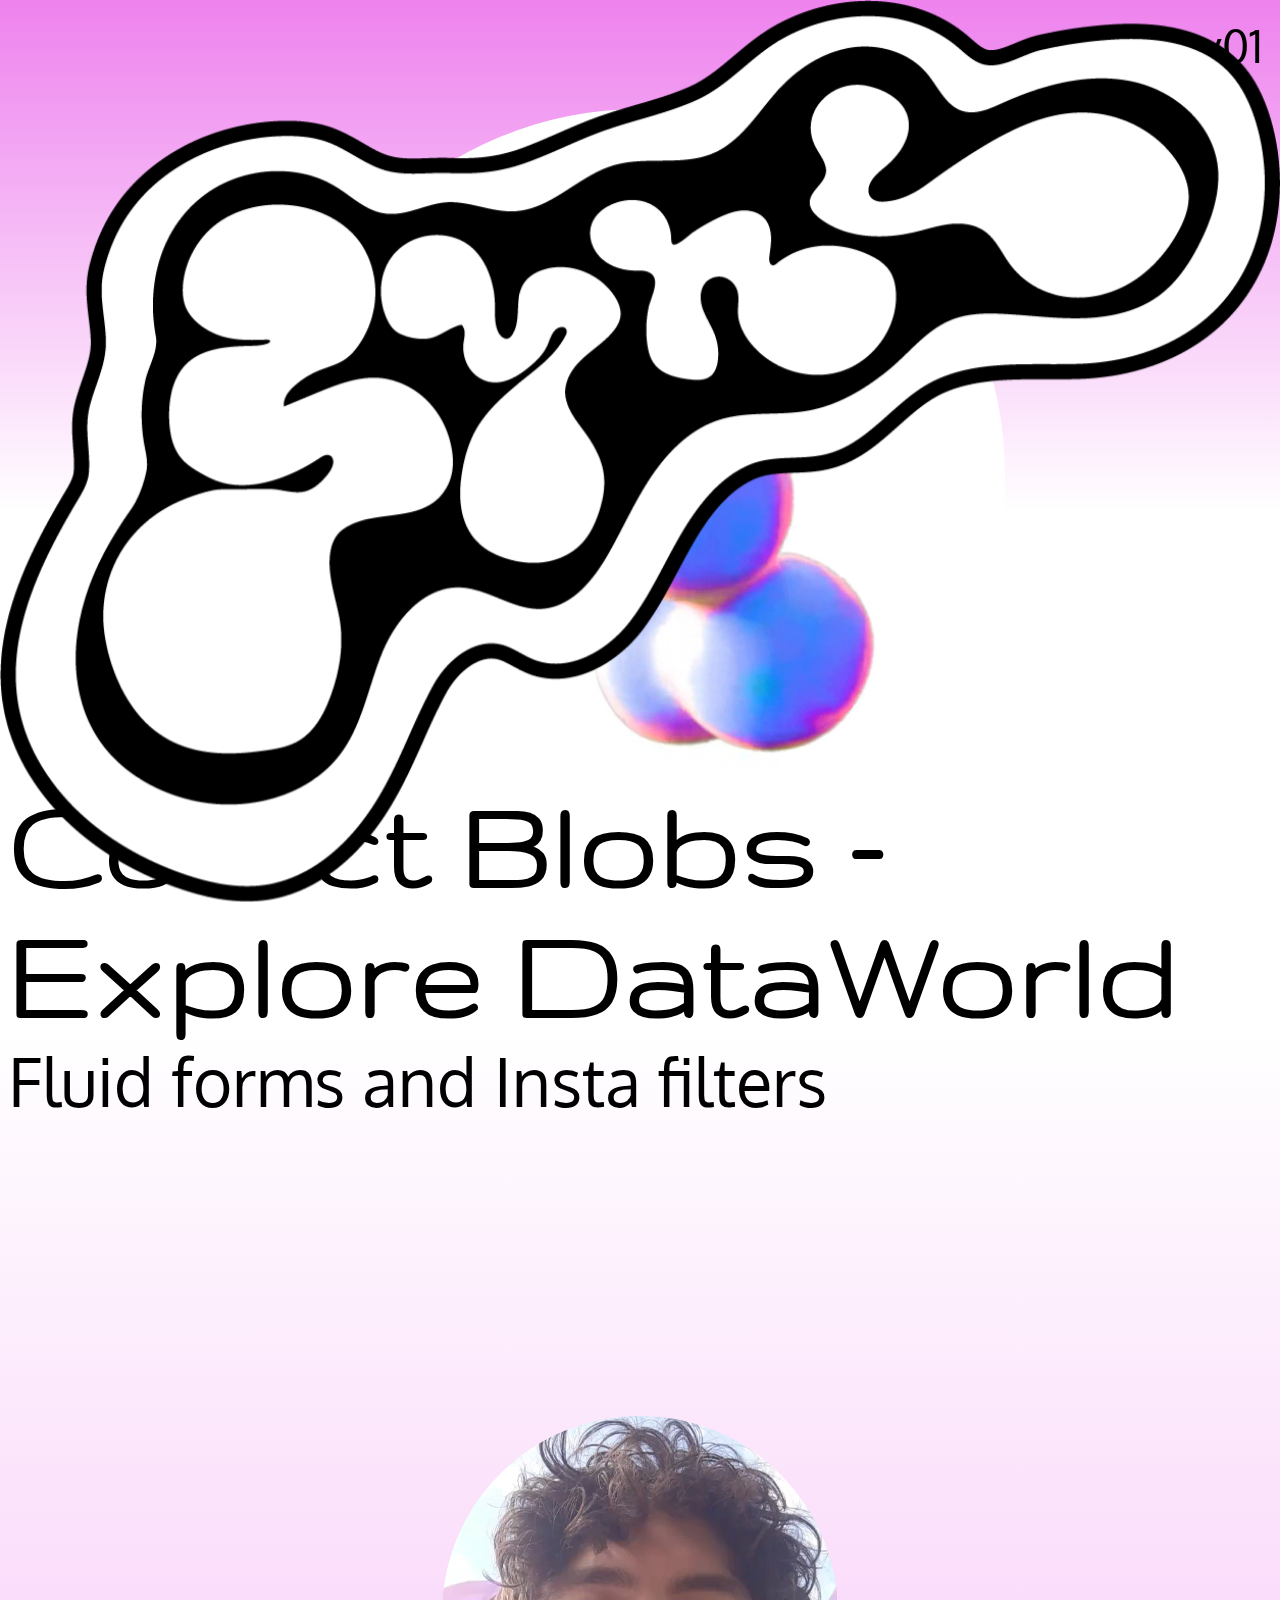
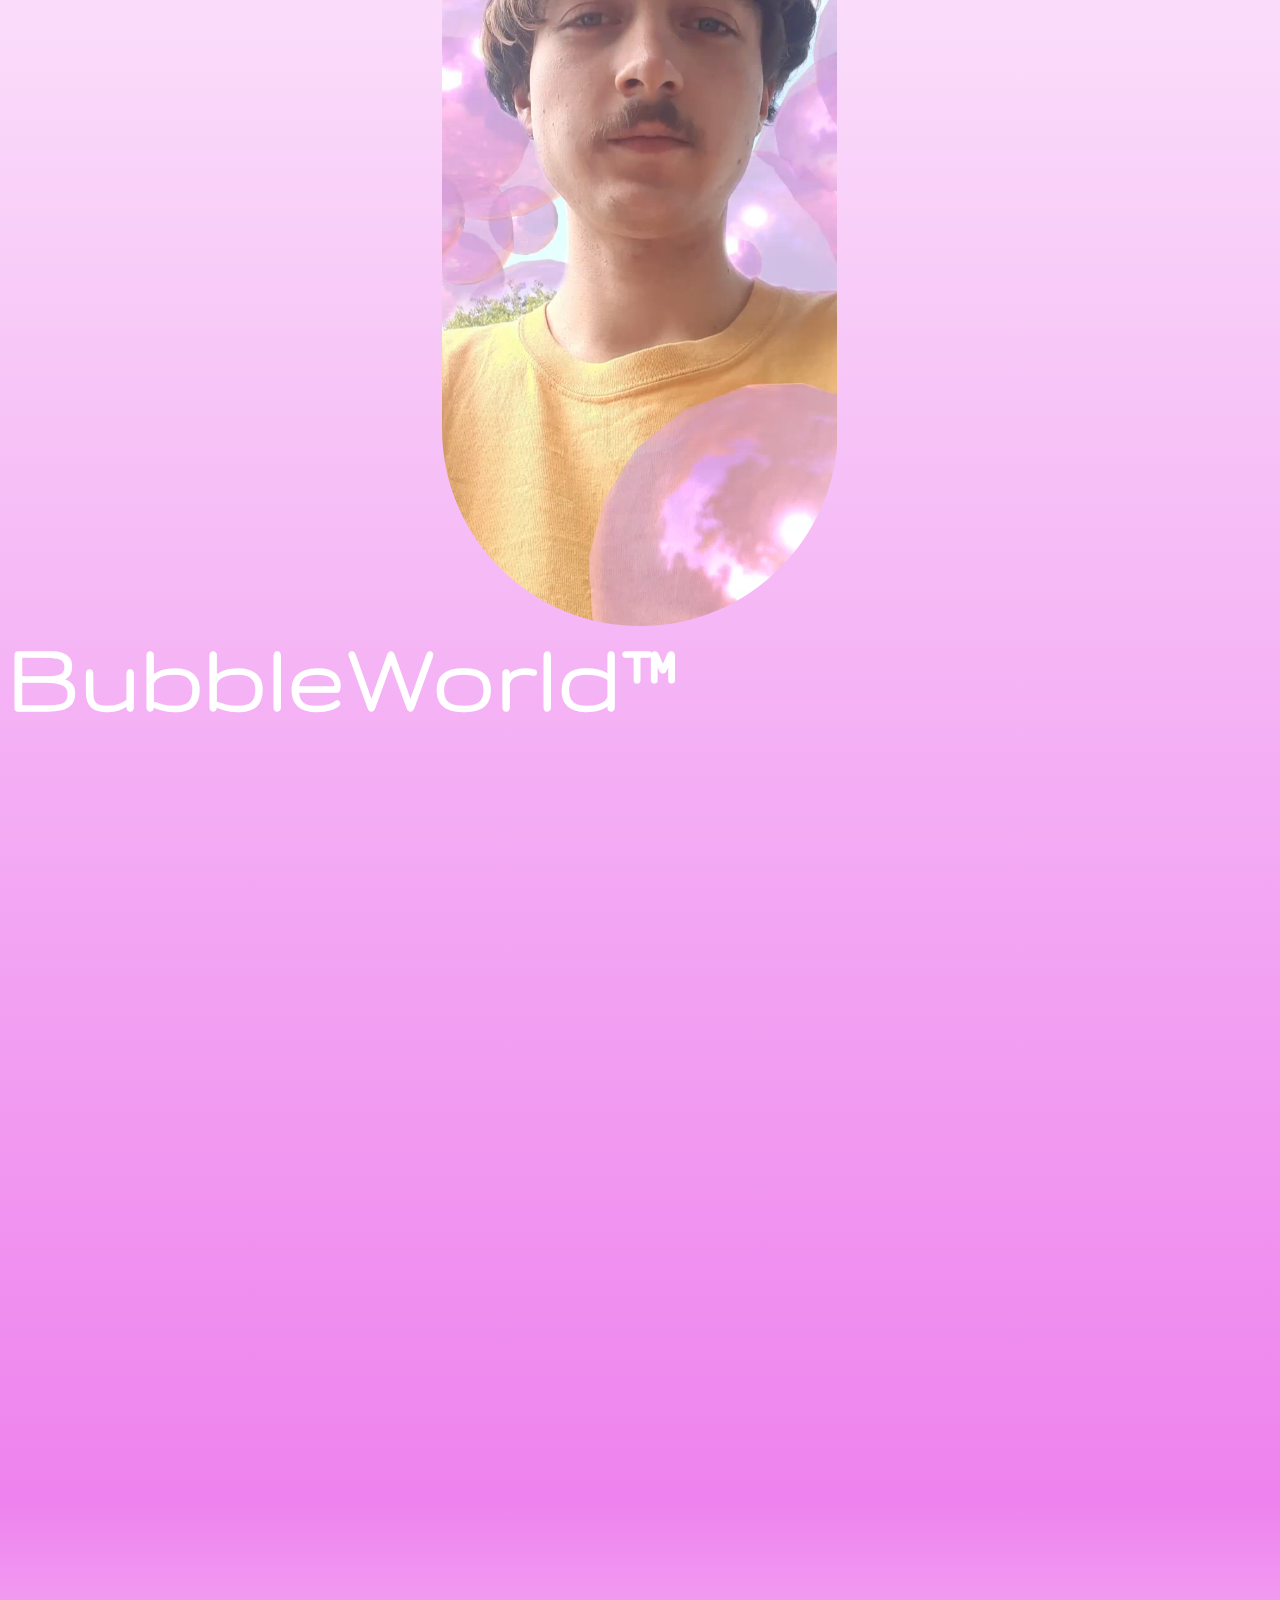
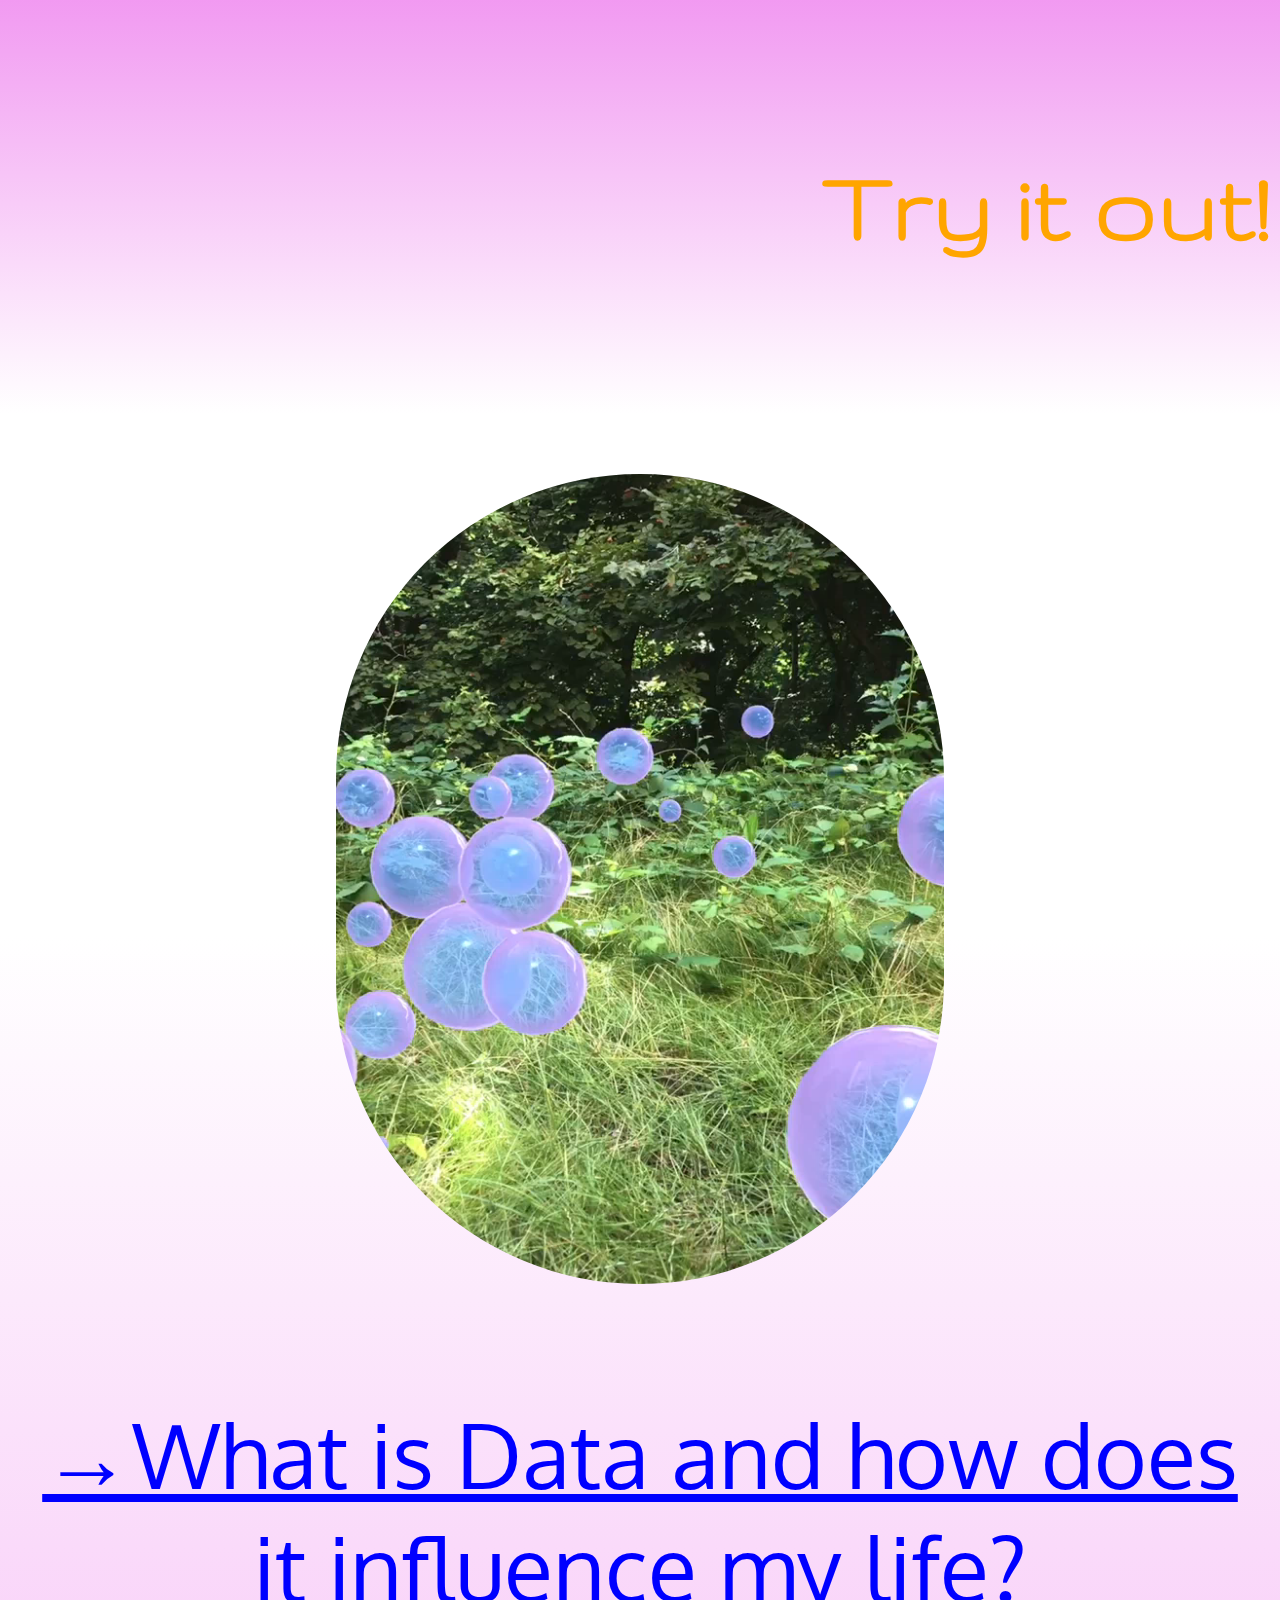
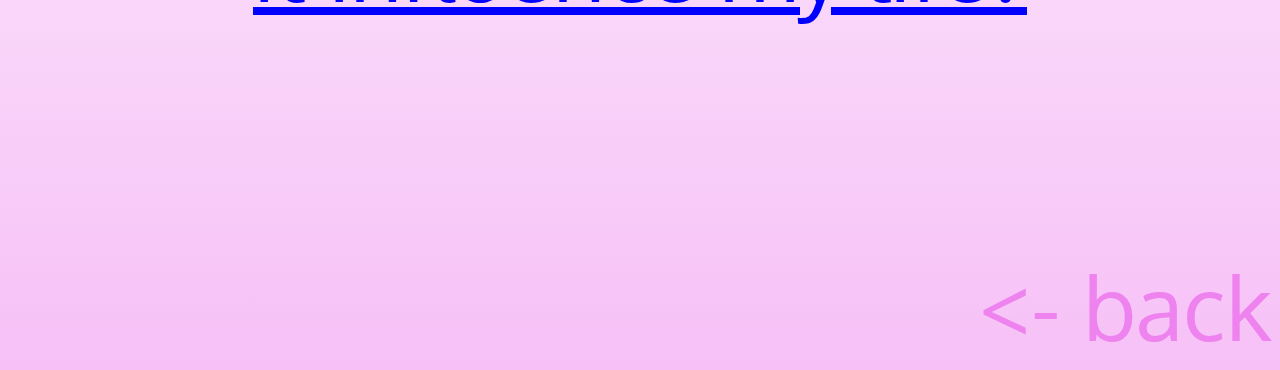
==== commit b9576f7f: "adding play and glow" ====
--- a/index.html
+++ b/index.html
@@ -15,13 +15,13 @@
     <p id ="header"> Sync v01</p>
     <h2> <br> </h2>
     <br>
-
+    <a href="play.html">
         <video class="bgVid fullVid" autoplay loop muted playsinline >
         <source src="ress/particleblobs.webm" type="video/webm" poster="/ress/particleblobsthumb.jpg">
         <source src="ress/particleblobs.mp4" type="video/mp4">
        Your browser does not support this video.
         </video>
-
+</a>
 
     <h2>Collect Blobs - <br>
      Explore DataWorld </h2>
@@ -29,34 +29,32 @@
      <p> Fluid forms and Insta filters</p>    <br>
         <br>
 
-<a href="https://www.instagram.com/ar/1005849750187369/?ch=ZTMzMmYxYWFiYWRiNDQ3YmUzNzFjMWVkMTc5NWY3YWM%3D">
+<a href="panorama.html">
 
-    <video class="fullVid" autoplay loop muted playsinline >
+    <video class="fullVid glow" autoplay loop muted playsinline >
    <source src="ress/mevideobublz.webm" type="video/webm">
     <source src="ress/mevideobublz.mp4" type="video/mp4">
    Your browser does not support this video.
     </video>
 
 
-     <h3 style="color:white">BubbleWorld™  </h3> </a><br>
+     <h3 style="color:white" class="glowText">BubbleWorld™  </h3> </a><br>
 
 <a href="https://www.instagram.com/ar/574364026893741/?ch=MzI0NGIzZTMyMGVkYWE0MjNhZjdlZmY4YWFkODdmNTY%3D">
 
-
-
-    <video class="fullVid" autoplay loop muted playsinline poster="ress/blobInSpark.jpg">
-   <source src="ress/placeddatablob.webm" type="video/webm">
+    <video class="fullVid glow" autoplay loop muted playsinline poster="ress/blobInSpark.jpg">
+   <source src="ress/Placeddatablob.webm" type="video/webm">
 
     <source src="ress/placeddatablob.mp4" type="video/mp4">
 
    Your browser does not support this video.
     </video>
-<h3 class="alignright">Try it out! </h3></a> <br>
+<h3 class="alignright glowText">Try it out! </h3></a> <br>
 
 
 
 <a href="https://www.instagram.com/ar/1005849750187369/?ch=ZTMzMmYxYWFiYWRiNDQ3YmUzNzFjMWVkMTc5NWY3YWM%3D">
-    <video class="fullVid" autoplay loop muted playsinline >
+    <video class="fullVid glow" autoplay loop muted playsinline >
    <source src="ress/shortbublzlandscape.webm" type="video/webm">
     <source src="ress/shortbublzlandscape.mp4" type="video/mp4">
    Your browser does not support this video.
@@ -64,8 +62,8 @@
 <br>
 </a>
 
-    <div class="aligncenter">
-    <a href="research.html" style="color: blue; text-decoration:underline;" >What is Data and how does it influence my life?</a> <br>
+    <div class="aligncenter glowText">
+    <a href="research.html" style="color: blue; text-decoration:underline;" >→What is Data and how does it influence my life?</a> <br>
     <br>
     <br>
 
--- a/style.css
+++ b/style.css
@@ -59,7 +59,8 @@
 a{
     text-decoration:none;
     color:black;
-
+/*     color:black;
+*/
 
 }
 
@@ -89,7 +90,6 @@
         font-family: "Gruppo";
         color:black;
         margin-bottom: -0.5em;
-
 
 }
 h3{ 
@@ -114,13 +114,6 @@
 
 
 
-
-
-} 
-
-.h2{
-
-    text-align: center;
 
 
 
@@ -172,10 +165,14 @@
   visibility: visible;
   opacity: 1;
 
+  transition-delay: 4s;
+  -webkit-transition: visibility 0s 5s, opacity 4s cubic-bezier(0.5, 0, 0.75, 0); /* Safari */
+    transition: visibility 0s 5s, opacity 4s cubic-bezier(0.5, 0, 0.75, 0);
+
     z-index: 1;
     
-    animation: fade 4s cubic-bezier(0.5, 0, 0.75, 0) 1 forwards;
-    -webkit-animation: fade 4s cubic-bezier(0.5, 0, 0.75, 0) 1 forwards;
+    animation: fade 3.5s cubic-bezier(0.5, 0, 0.75, 0) 1 forwards;
+    -webkit-animation: fade 3.5s cubic-bezier(0.5, 0, 0.75, 0) 1 forwards;
 
 }
 
@@ -188,3 +185,116 @@
   100% { opacity: 0; visibility:hidden; }
 }
 
+
+.glow{
+
+
+  
+  -webkit-animation: glow 3s ease-in-out infinite alternate;
+  -moz-animation: glow 3s ease-in-out infinite alternate;
+  animation: glow 3s ease-in-out infinite alternate;
+}
+
+
+@-webkit-keyframes glow {
+  from {
+    box-shadow: 0 0 0.1em white, 0 0 0 white, 0 0 0 white, 0 0 0 white;
+  }
+  to {
+    box-shadow: 0 0 0.7em white, 0 0 1em white, 0 0 1.1em blue, 0 0 1.1em violet;
+  }
+}
+
+
+
+.glowText{
+
+
+  
+  -webkit-animation: glowText 8s ease-in-out infinite alternate;
+  -moz-animation: glowText 8s ease-in-out infinite alternate;
+  animation: glowText 8s ease-in-out infinite alternate;
+}
+
+
+@-webkit-keyframes glowText {
+  from {
+    text-shadow: 0 0 0.1em white, 0 0 0.1em white, 0 0 0 violet, 0 0 0 white;
+  }
+  to {
+    text-shadow: 0 0 0.1em white, 0 0 0.3em white, 0 0 0.2em violet, 0 0 0.3em white;
+  }
+}
+
+
+.iframeholder{
+      margin:auto;
+        border-radius:7em;
+      overflow: hidden;
+      
+      
+      width:90vw;
+      height:50vh;
+      
+  display: flex;
+  align-items: center;
+  justify-content: center;
+
+  margin-top: 0.3em;
+
+        border-color: white;
+        border-style: solid;
+        border-width: 0.1em;
+      
+    }
+      .iframeFull{
+      width:200vw;
+      height:100vh;
+        
+        
+      }
+      
+      .buttonContainer{
+width:100%;
+  height:50%;
+   min-height: 40vh;
+        margin:auto;
+        
+  display: flex;
+  align-items: center;
+  justify-content: center;
+        
+    
+      }    
+      .myButton{
+        font-size: 175%;
+        padding:0.5em;
+        border-radius:7em;
+        line-height: 75%;
+
+        background-image:linear-gradient(white, violet, violet, violet, white);
+
+        border-color: white;
+        border-style: solid;
+
+        border-width: 0.1em;
+       color: violet !important;
+
+        text-align: center;
+
+        font-family: "Gruppo";
+        /*text-transform: uppercase; */
+        
+      }
+
+.myButton:active{
+    transform: translateY(0.3em);
+}
+
+.footer{
+
+  position:fixed;
+  bottom: 0;
+  left:0;
+  right:0;
+}